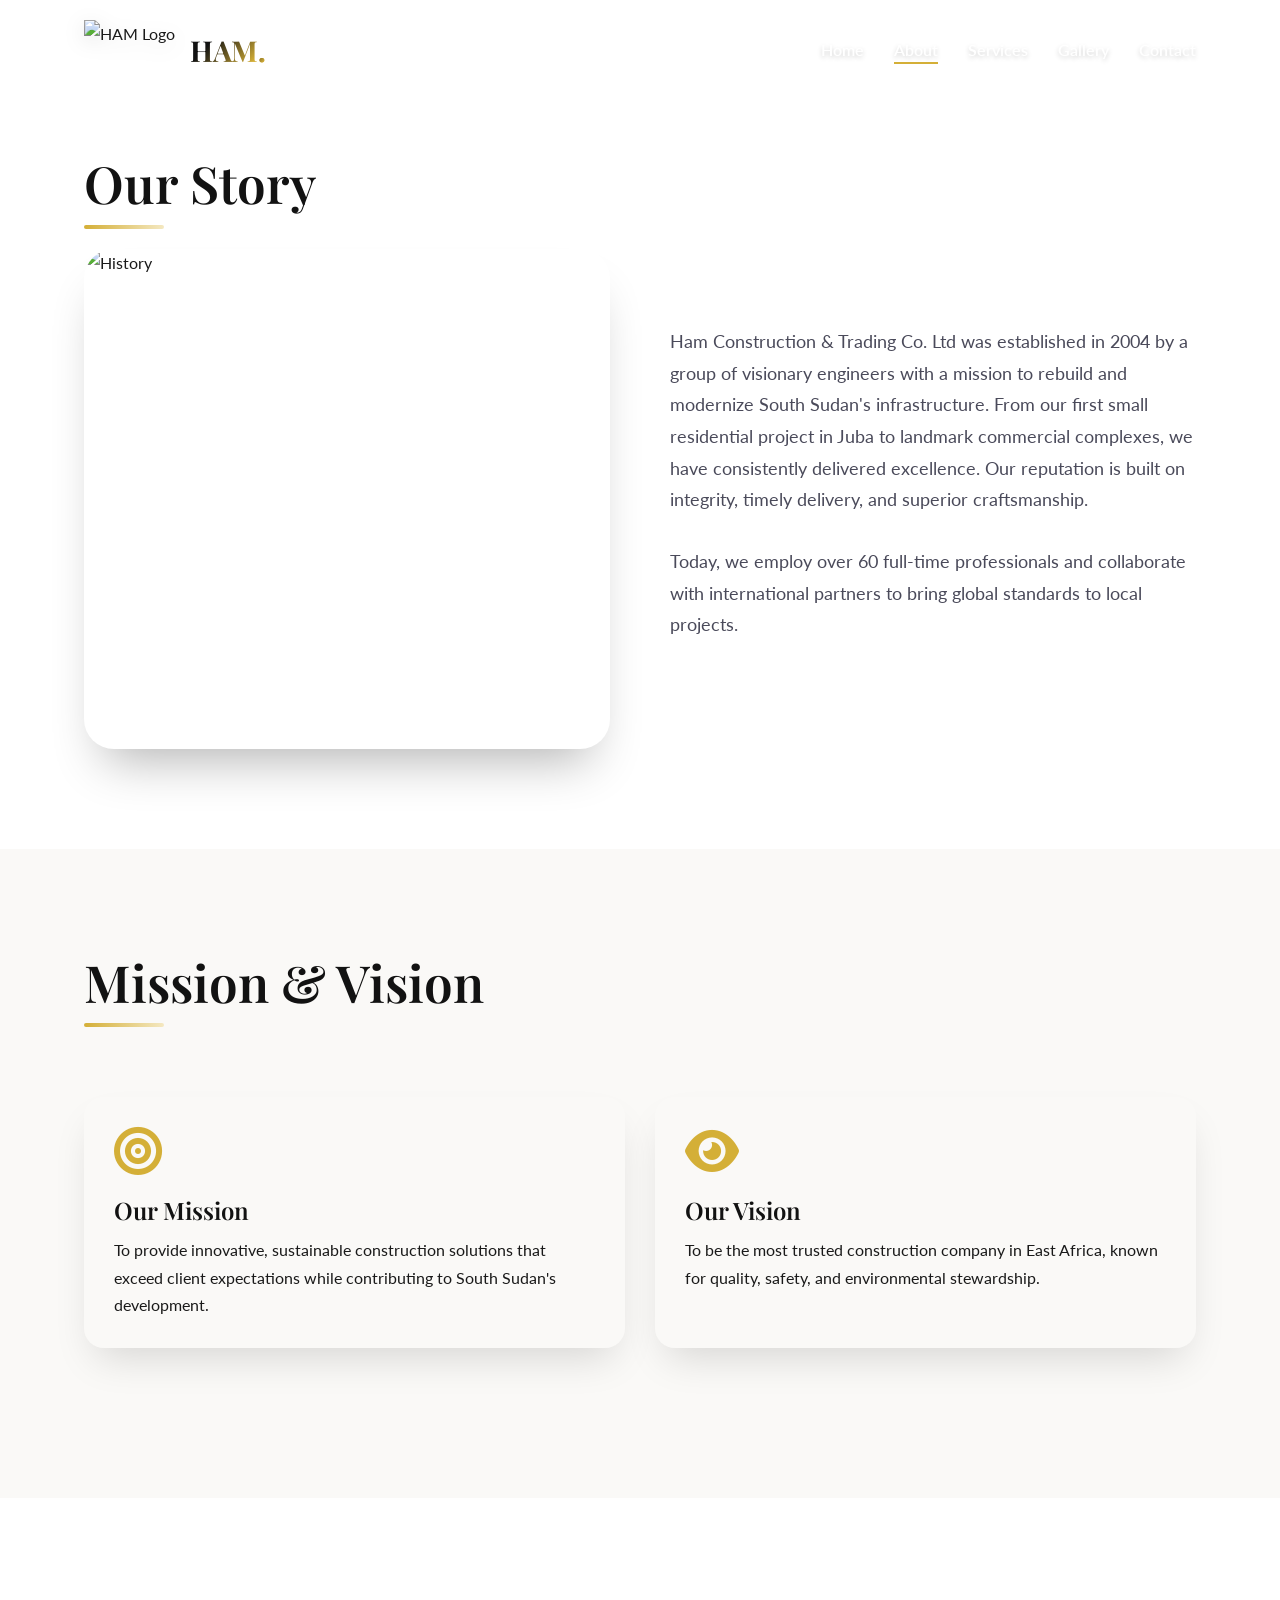
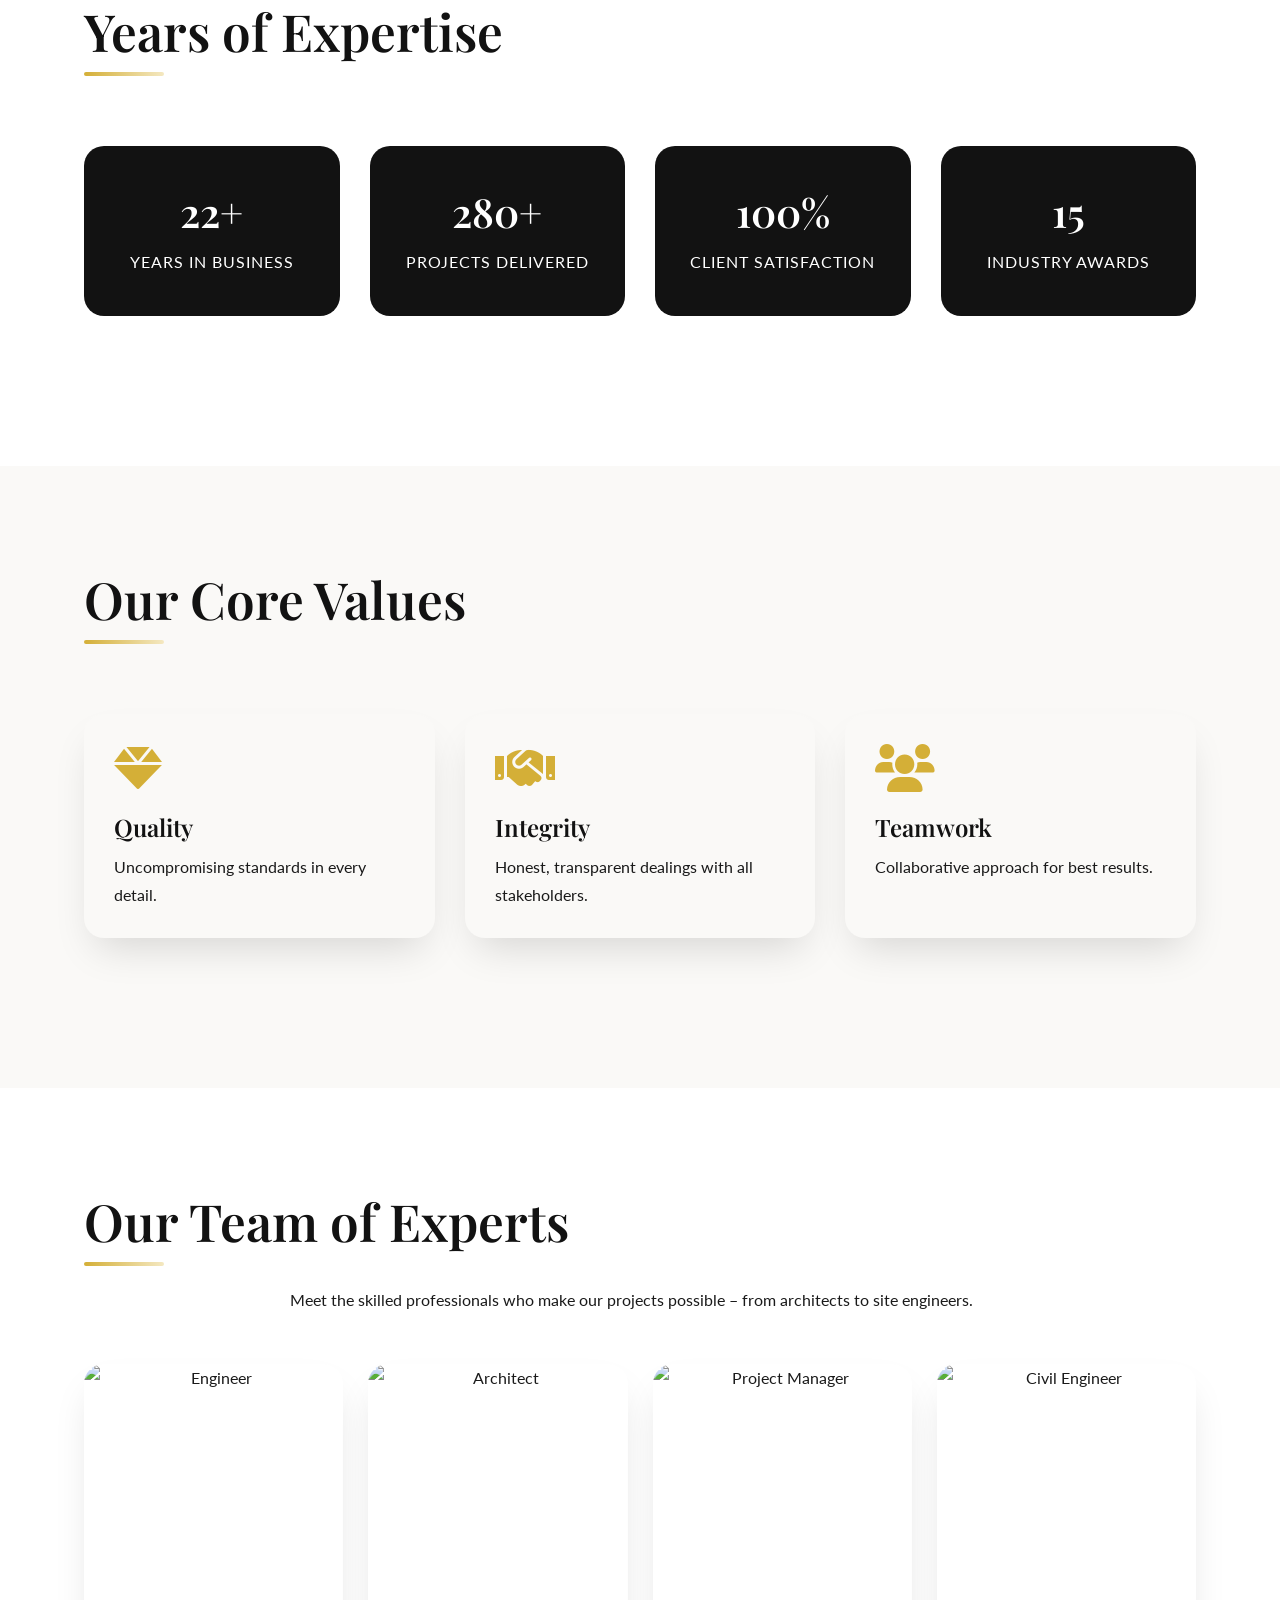
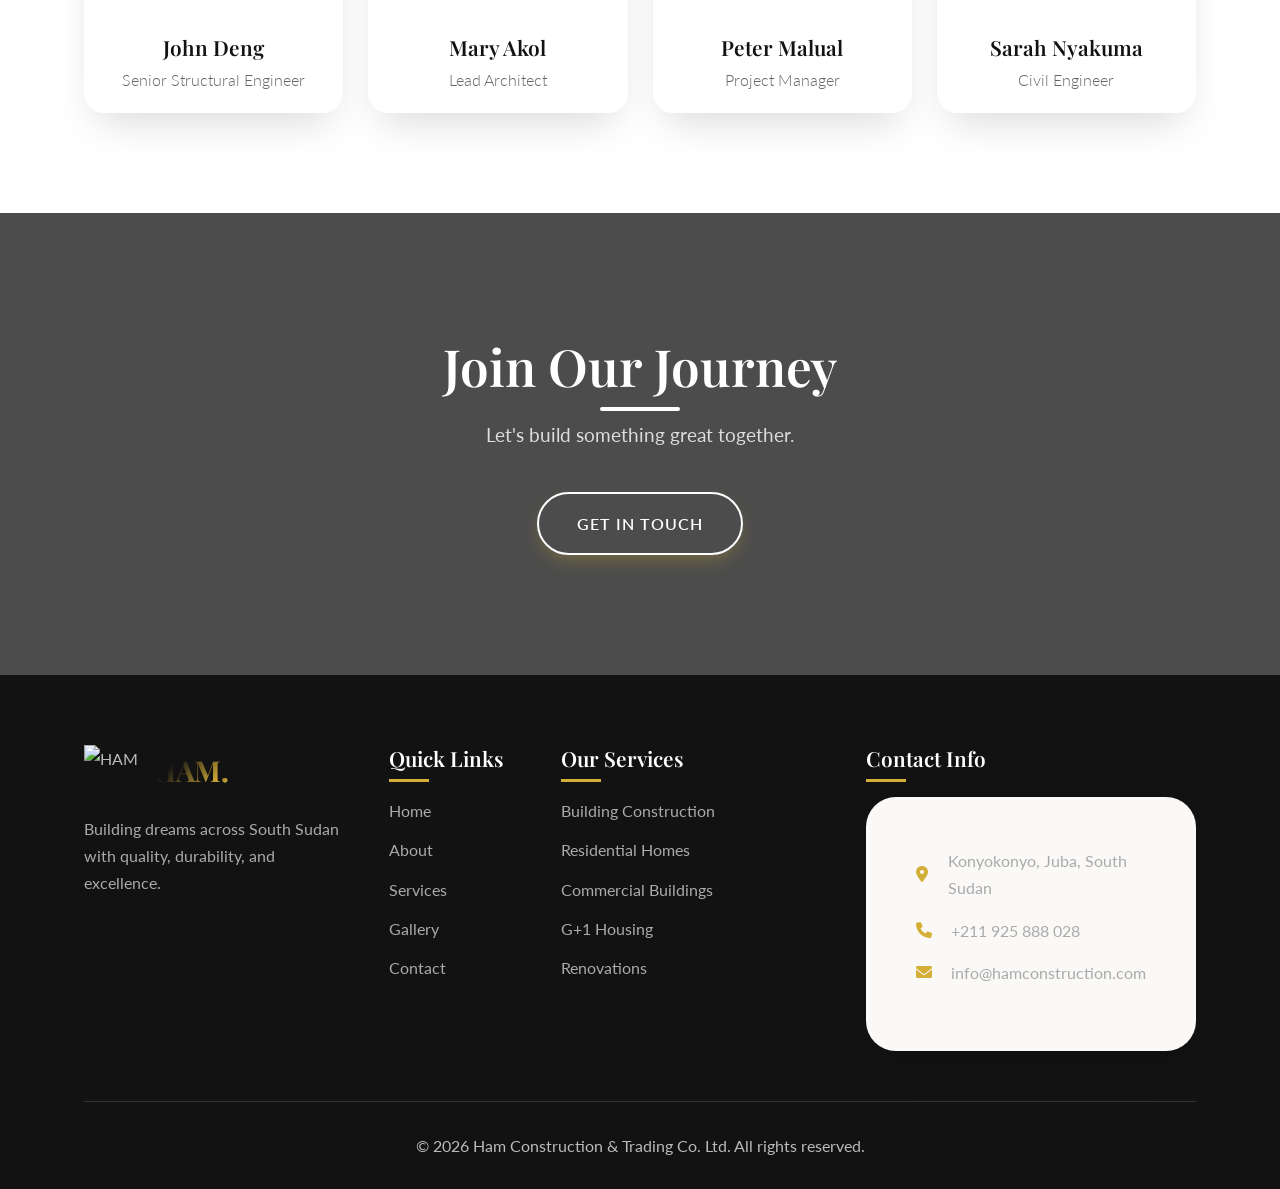
==== about.html @ 679b381e "Update about.html" ====
<!DOCTYPE html>
<html lang="en">
<head>
    <meta charset="UTF-8">
    <meta name="viewport" content="width=device-width, initial-scale=1.0">
    <title>About Us - Ham Construction</title>
    <link rel="preconnect" href="https://fonts.googleapis.com">
    <link rel="preconnect" href="https://fonts.gstatic.com" crossorigin>
    <link href="https://fonts.googleapis.com/css2?family=Playfair+Display:wght@400;500;600;700&family=Lato:wght@300;400;700;900&display=swap" rel="stylesheet">
    <link rel="stylesheet" href="https://cdnjs.cloudflare.com/ajax/libs/font-awesome/6.0.0-beta3/css/all.min.css">
    <link href="https://unpkg.com/aos@2.3.1/dist/aos.css" rel="stylesheet">
    <link rel="stylesheet" href="style.css">
</head>
<body>
    <header id="header">
        <div class="container header-container">
            <div class="logo">
                <img src="https://via.placeholder.com/60x60/d4af37/ffffff?text=HAM" alt="HAM Logo" class="logo-img">
                <span>HAM<span style="color: var(--gold);">.</span></span>
            </div>
            <nav>
                <div class="hamburger"><i class="fas fa-bars"></i></div>
                <ul class="nav-menu">
                    <li><a href="index.html">Home</a></li>
                    <li><a href="about.html" class="active">About</a></li>
                    <li><a href="services.html">Services</a></li>
                    <li><a href="gallery.html">Gallery</a></li>
                    <li><a href="contact.html">Contact</a></li>
                </ul>
            </nav>
        </div>
    </header>

    <section style="padding-top: 150px;">
        <div class="container">
            <h2 class="text-center" data-aos="fade-up">Our Story</h2>
            <div class="about-grid">
                <div class="about-image" data-aos="fade-right">
                    <img src="https://images.unsplash.com/photo-1581094794329-c8112a89af12?w=800&auto=format&fit=crop" alt="History">
                </div>
                <div class="about-content" data-aos="fade-left">
                    <p>Ham Construction & Trading Co. Ltd was established in 2004 by a group of visionary engineers with a mission to rebuild and modernize South Sudan's infrastructure. From our first small residential project in Juba to landmark commercial complexes, we have consistently delivered excellence. Our reputation is built on integrity, timely delivery, and superior craftsmanship.</p>
                    <p>Today, we employ over 60 full-time professionals and collaborate with international partners to bring global standards to local projects.</p>
                </div>
            </div>
        </div>
    </section>

    <section style="background: var(--off-white);">
        <div class="container">
            <h2 class="text-center" data-aos="fade-up">Mission & Vision</h2>
            <div class="core-values" style="grid-template-columns: repeat(2,1fr);">
                <div class="value-item" data-aos="fade-right">
                    <i class="fas fa-bullseye"></i>
                    <h4>Our Mission</h4>
                    <p>To provide innovative, sustainable construction solutions that exceed client expectations while contributing to South Sudan's development.</p>
                </div>
                <div class="value-item" data-aos="fade-left">
                    <i class="fas fa-eye"></i>
                    <h4>Our Vision</h4>
                    <p>To be the most trusted construction company in East Africa, known for quality, safety, and environmental stewardship.</p>
                </div>
            </div>
        </div>
    </section>

    <section>
        <div class="container">
            <h2 class="text-center" data-aos="fade-up">Years of Expertise</h2>
            <div class="expertise-grid">
                <div class="expertise-item"><h3>22+</h3><p>Years in Business</p></div>
                <div class="expertise-item"><h3>280+</h3><p>Projects Delivered</p></div>
                <div class="expertise-item"><h3>100%</h3><p>Client Satisfaction</p></div>
                <div class="expertise-item"><h3>15</h3><p>Industry Awards</p></div>
            </div>
        </div>
    </section>

    <section style="background: var(--off-white);">
        <div class="container">
            <h2 class="text-center" data-aos="fade-up">Our Core Values</h2>
            <div class="core-values">
                <div class="value-item"><i class="fas fa-gem"></i><h4>Quality</h4><p>Uncompromising standards in every detail.</p></div>
                <div class="value-item"><i class="fas fa-handshake"></i><h4>Integrity</h4><p>Honest, transparent dealings with all stakeholders.</p></div>
                <div class="value-item"><i class="fas fa-users"></i><h4>Teamwork</h4><p>Collaborative approach for best results.</p></div>
            </div>
        </div>
    </section>

    <section>
        <div class="container">
            <h2 class="text-center" data-aos="fade-up">Our Team of Experts</h2>
            <p class="text-center" style="max-width: 700px; margin: 0 auto 50px;">Meet the skilled professionals who make our projects possible – from architects to site engineers.</p>
            <div class="team-grid">
                <div class="team-member"><img src="https://randomuser.me/api/portraits/men/32.jpg" alt="Engineer"><h4>John Deng</h4><p>Senior Structural Engineer</p></div>
                <div class="team-member"><img src="https://randomuser.me/api/portraits/women/44.jpg" alt="Architect"><h4>Mary Akol</h4><p>Lead Architect</p></div>
                <div class="team-member"><img src="https://randomuser.me/api/portraits/men/75.jpg" alt="Project Manager"><h4>Peter Malual</h4><p>Project Manager</p></div>
                <div class="team-member"><img src="https://randomuser.me/api/portraits/women/68.jpg" alt="Civil Engineer"><h4>Sarah Nyakuma</h4><p>Civil Engineer</p></div>
            </div>
        </div>
    </section>

    <section class="cta">
        <div class="container">
            <h2>Join Our Journey</h2>
            <p>Let's build something great together.</p>
            <a href="contact.html" class="btn btn-outline-light">Get in Touch</a>
        </div>
    </section>

     <footer>
        <div class="container">
            <div class="footer-grid">
                <div class="footer-col">
                    <div class="logo" style="margin-bottom: 20px;">
                        <img src="https://via.placeholder.com/50x50/d4af37/ffffff?text=HAM" alt="HAM" style="height:50px;">
                        <span style="color: white;">HAM<span style="color: var(--gold);">.</span></span>
                    </div>
                    <p>Building dreams across South Sudan with quality, durability, and excellence.</p>
                </div>
                <div class="footer-col">
                    <h4>Quick Links</h4>
                    <ul class="footer-links">
                        <li><a href="index.html">Home</a></li>
                        <li><a href="about.html">About</a></li>
                        <li><a href="services.html">Services</a></li>
                        <li><a href="gallery.html">Gallery</a></li>
                        <li><a href="contact.html">Contact</a></li>
                    </ul>
                </div>
                <div class="footer-col">
                    <h4>Our Services</h4>
                    <ul class="footer-links">
                        <li><a href="services.html">Building Construction</a></li>
                        <li><a href="services.html">Residential Homes</a></li>
                        <li><a href="services.html">Commercial Buildings</a></li>
                        <li><a href="services.html">G+1 Housing</a></li>
                        <li><a href="services.html">Renovations</a></li>
                    </ul>
                </div>
                <div class="footer-col">
                    <h4>Contact Info</h4>
                    <ul class="contact-info">
                        <li><i class="fas fa-map-marker-alt"></i> Konyokonyo, Juba, South Sudan</li>
                        <li><i class="fas fa-phone"></i> +211 925 888 028</li>
                        <li><i class="fas fa-envelope"></i> info@hamconstruction.com</li>
                    </ul>
                </div>
            </div>
            <div class="footer-bottom">
                <p>&copy; 2026 Ham Construction & Trading Co. Ltd. All rights reserved.</p>
            </div>
        </div>
    </footer>

    <div class="scroll-top" id="scrollTop"><i class="fas fa-arrow-up"></i></div>

    <script src="https://unpkg.com/aos@2.3.1/dist/aos.js"></script>
    <script src="script.js"></script>
</body>
</html>
---- style.css ----
/* ============================================
   1. VARIABLES & RESET
   ============================================ */
:root {
    --charcoal: #1a1a1a;
    --dark-charcoal: #121212;
    --gold: #d4af37;
    --light-gold: #f4e8c1;
    --dark-gold: #b8941f;
    --white: #ffffff;
    --off-white: #faf9f7;
    --beige: #f8f5f0;
    --light-gray: #f0f0f0;
    --medium-gray: #e0e0e0;
    --dark-gray: #333333;
    --shadow-sm: 0 5px 20px rgba(0, 0, 0, 0.05);
    --shadow: 0 20px 40px -12px rgba(0, 0, 0, 0.15);
    --shadow-dark: 0 30px 50px -20px rgba(0, 0, 0, 0.3);
    --shadow-gold: 0 15px 30px -8px rgba(212, 175, 55, 0.2);
    --transition: all 0.4s cubic-bezier(0.4, 0, 0.2, 1);
    --border-radius: 8px;
    --border-radius-lg: 20px;
    --border-radius-xl: 30px;
    --font-serif: 'Playfair Display', serif;
    --font-sans: 'Lato', sans-serif;
}

* {
    margin: 0;
    padding: 0;
    box-sizing: border-box;
}

html {
    scroll-behavior: smooth;
    scroll-padding-top: 100px;
}

body {
    font-family: var(--font-sans);
    color: var(--charcoal);
    background-color: var(--white);
    line-height: 1.7;
    overflow-x: hidden;
    -webkit-font-smoothing: antialiased;
}

h1, h2, h3, h4 {
    font-family: var(--font-serif);
    font-weight: 600;
    line-height: 1.3;
    margin-bottom: 1.5rem;
    color: var(--dark-charcoal);
}

h1 {
    font-size: clamp(2.8rem, 6vw, 4.5rem);
    letter-spacing: -0.02em;
}

h2 {
    font-size: clamp(2.2rem, 5vw, 3.2rem);
    position: relative;
    display: inline-block;
    margin-bottom: 2rem;
}

h2::after {
    content: '';
    position: absolute;
    bottom: -12px;
    left: 0;
    width: 80px;
    height: 4px;
    background: linear-gradient(90deg, var(--gold), var(--light-gold));
    border-radius: 4px;
    transition: var(--transition);
}

.text-center h2::after {
    left: 50%;
    transform: translateX(-50%);
}

.container {
    width: 90%;
    max-width: 1300px;
    margin: 0 auto;
    padding: 0 20px;
}

section {
    padding: 100px 0;
    position: relative;
}

a {
    text-decoration: none;
    color: inherit;
    transition: var(--transition);
}

ul {
    list-style: none;
}

img {
    max-width: 100%;
    height: auto;
    display: block;
}

/* ============================================
   2. BUTTONS
   ============================================ */
.btn {
    display: inline-flex;
    align-items: center;
    justify-content: center;
    gap: 12px;
    padding: 16px 38px;
    background: var(--gold);
    color: var(--white);
    border: none;
    border-radius: 50px;
    font-weight: 600;
    font-size: 1rem;
    cursor: pointer;
    transition: var(--transition);
    position: relative;
    overflow: hidden;
    z-index: 1;
    text-transform: uppercase;
    letter-spacing: 1px;
    box-shadow: 0 8px 20px -6px rgba(212, 175, 55, 0.4);
}

.btn::before {
    content: '';
    position: absolute;
    top: 0;
    left: -100%;
    width: 100%;
    height: 100%;
    background: linear-gradient(90deg, transparent, rgba(255,255,255,0.3), transparent);
    transition: left 0.6s ease;
    z-index: -1;
}

.btn:hover::before {
    left: 100%;
}

.btn:hover {
    transform: translateY(-5px);
    box-shadow: 0 20px 30px -10px var(--gold);
    background: var(--dark-gold);
}

.btn-secondary {
    background: transparent;
    color: var(--charcoal);
    border: 2px solid var(--gold);
    box-shadow: none;
}

.btn-secondary:hover {
    background: var(--gold);
    color: var(--white);
    border-color: var(--gold);
}

.btn-outline-light {
    background: transparent;
    color: var(--white);
    border: 2px solid var(--white);
}

.btn-outline-light:hover {
    background: var(--white);
    color: var(--charcoal);
}

.btn-block {
    width: 100%;
}

/* ============================================
   3. HEADER & NAVIGATION
   ============================================ */
header {
    position: fixed;
    top: 0;
    left: 0;
    width: 100%;
    z-index: 1000;
    padding: 20px 0;
    transition: var(--transition);
    background: transparent;
}

header.scrolled {
    background: rgba(255, 255, 255, 0.85);
    backdrop-filter: blur(12px);
    box-shadow: var(--shadow-sm);
    padding: 10px 0;
}

.header-container {
    display: flex;
    justify-content: space-between;
    align-items: center;
}

.logo {
    display: flex;
    align-items: center;
    gap: 15px;
}

.logo-img {
    height: 60px;
    width: auto;
    transition: var(--transition);
    filter: drop-shadow(0 5px 10px rgba(0,0,0,0.1));
}

header.scrolled .logo-img {
    height: 50px;
}

.logo span {
    font-family: var(--font-serif);
    font-size: 1.8rem;
    font-weight: 700;
    background: linear-gradient(135deg, var(--dark-charcoal) 30%, var(--gold) 80%);
    -webkit-background-clip: text;
    -webkit-text-fill-color: transparent;
}

nav {
    display: flex;
    align-items: center;
}

.nav-menu {
    display: flex;
    gap: 30px;
    align-items: center;
}

.nav-menu li {
    position: relative;
}

.nav-menu a {
    font-weight: 600;
    font-size: 1rem;
    color: var(--white);
    padding: 6px 0;
    text-shadow: 0 2px 5px rgba(0,0,0,0.2);
}

header.scrolled .nav-menu a {
    color: var(--dark-charcoal);
    text-shadow: none;
}

.nav-menu a::after {
    content: '';
    position: absolute;
    bottom: 0;
    left: 0;
    width: 0;
    height: 2px;
    background: var(--gold);
    transition: width 0.3s ease;
}

.nav-menu a:hover::after,
.nav-menu a.active::after {
    width: 100%;
}

.hamburger {
    display: none;
    font-size: 2rem;
    color: var(--white);
    cursor: pointer;
}

header.scrolled .hamburger {
    color: var(--dark-charcoal);
}

/* ============================================
   4. HERO SECTION
   ============================================ */
.hero {
    height: 100vh;
    min-height: 700px;
    background: linear-gradient(rgba(0,0,0,0.6), rgba(0,0,0,0.6)), 
                url('https://images.unsplash.com/photo-1541888946425-d81bb19240f5?q=80&w=2070&auto=format&fit=crop') center/cover no-repeat fixed;
    display: flex;
    align-items: center;
    justify-content: center;
    text-align: center;
    color: var(--white);
}

.hero-content {
    max-width: 900px;
    padding: 0 20px;
}

.hero-content h1 {
    color: var(--white);
    margin-bottom: 25px;
}

.typing-container {
    font-size: 1.8rem;
    margin-bottom: 40px;
    min-height: 4rem;
    font-weight: 300;
    color: var(--light-gold);
}

.hero-buttons {
    display: flex;
    gap: 20px;
    justify-content: center;
    flex-wrap: wrap;
}

/* ============================================
   5. ABOUT SECTION
   ============================================ */
.about-grid {
    display: grid;
    grid-template-columns: 1fr 1fr;
    gap: 60px;
    align-items: center;
}

.about-image {
    position: relative;
    border-radius: var(--border-radius-xl);
    overflow: hidden;
    box-shadow: var(--shadow-dark);
    height: 500px;
}
.about-image img {
    width: 100%;
    height: 100%;
    object-fit: cover;
    transition: transform 1.2s;
}
.about-image:hover img {
    transform: scale(1.05);
}

.about-content p {
    font-size: 1.1rem;
    color: #4a4a5a;
    margin-bottom: 30px;
    line-height: 1.8;
}

/* ============================================
   6. SERVICES SECTION
   ============================================ */
.services-grid {
    display: grid;
    grid-template-columns: repeat(4, 1fr);
    gap: 30px;
}
@media (max-width: 1024px) {
    .services-grid {
        grid-template-columns: repeat(2, 1fr);
    }
}
@media (max-width: 600px) {
    .services-grid {
        grid-template-columns: 1fr;
    }
}

.service-card {
    background: var(--white);
    padding: 40px 25px;
    border-radius: var(--border-radius-xl);
    box-shadow: var(--shadow);
    transition: var(--transition);
    text-align: center;
    border: 1px solid rgba(0,0,0,0.02);
    position: relative;
    z-index: 1;
    overflow: hidden;
}
.service-card::before {
    content: '';
    position: absolute;
    top: 0;
    left: 0;
    width: 100%;
    height: 0%;
    background: linear-gradient(145deg, var(--light-gold) 0%, transparent 80%);
    transition: height 0.6s;
    z-index: -1;
}
.service-card:hover::before {
    height: 100%;
}
.service-card:hover {
    transform: translateY(-15px);
    box-shadow: var(--shadow-gold);
}
.service-icon {
    font-size: 3.5rem;
    color: var(--gold);
    margin-bottom: 25px;
}
.service-card h3 {
    font-size: 1.6rem;
    margin-bottom: 15px;
}
.service-card p {
    color: #5e5e70;
}

/* ============================================
   7. GALLERY SECTION
   ============================================ */
.gallery-grid {
    display: grid;
    grid-template-columns: repeat(3, 1fr);
    gap: 25px;
}
@media (max-width: 768px) {
    .gallery-grid {
        grid-template-columns: repeat(2, 1fr);
    }
}
@media (max-width: 480px) {
    .gallery-grid {
        grid-template-columns: 1fr;
    }
}

.gallery-item {
    border-radius: 25px;
    overflow: hidden;
    box-shadow: var(--shadow);
    cursor: pointer;
    aspect-ratio: 4/3;
    position: relative;
}
.gallery-item img {
    width: 100%;
    height: 100%;
    object-fit: cover;
    transition: transform 0.8s;
}
.gallery-item:hover img {
    transform: scale(1.15);
}
.gallery-item::after {
    content: '';
    position: absolute;
    top: 0;
    left: 0;
    width: 100%;
    height: 100%;
    background: linear-gradient(to top, rgba(212,175,55,0.2), transparent);
    opacity: 0;
    transition: 0.4s;
}
.gallery-item:hover::after {
    opacity: 1;
}

/* ============================================
   8. CTA SECTION
   ============================================ */
.cta {
    background: linear-gradient(rgba(0,0,0,0.7), rgba(0,0,0,0.7)), 
                url('https://images.unsplash.com/photo-1504917595217-d4dc5ebe6122?q=80&w=2070&auto=format&fit=crop') center/cover no-repeat fixed;
    color: var(--white);
    text-align: center;
    padding: 120px 0;
}
.cta h2 {
    color: var(--white);
    margin-bottom: 20px;
}
.cta h2::after {
    background: var(--white);
    left: 50%;
    transform: translateX(-50%);
}
.cta p {
    font-size: 1.2rem;
    max-width: 700px;
    margin: 0 auto 40px;
    color: #ddd;
}

/* ============================================
   9. TEAM / EXPERTISE SECTIONS (for about.html)
   ============================================ */
.expertise-grid {
    display: grid;
    grid-template-columns: repeat(4, 1fr);
    gap: 30px;
    margin: 50px 0;
}
.expertise-item {
    background: var(--dark-charcoal);
    color: var(--white);
    padding: 40px 20px;
    text-align: center;
    border-radius: var(--border-radius-lg);
    transition: var(--transition);
}
.expertise-item:hover {
    transform: translateY(-10px);
    background: var(--gold);
    color: var(--dark-charcoal);
}
.expertise-item h3 {
    font-size: 2.5rem;
    margin-bottom: 10px;
    color: inherit;
}
.expertise-item p {
    font-size: 1rem;
    text-transform: uppercase;
    letter-spacing: 1px;
}

.core-values {
    display: grid;
    grid-template-columns: repeat(3, 1fr);
    gap: 30px;
    margin: 50px 0;
}
.value-item {
    background: var(--off-white);
    padding: 30px;
    border-radius: var(--border-radius-lg);
    box-shadow: var(--shadow);
    transition: var(--transition);
}
.value-item:hover {
    transform: translateY(-5px);
    box-shadow: var(--shadow-gold);
}
.value-item i {
    font-size: 3rem;
    color: var(--gold);
    margin-bottom: 20px;
}
.value-item h4 {
    font-size: 1.5rem;
    margin-bottom: 10px;
}

.team-grid {
    display: grid;
    grid-template-columns: repeat(4, 1fr);
    gap: 25px;
    margin-top: 40px;
}
.team-member {
    background: var(--white);
    border-radius: var(--border-radius-lg);
    overflow: hidden;
    box-shadow: var(--shadow);
    transition: var(--transition);
    text-align: center;
}
.team-member:hover {
    transform: translateY(-10px);
    box-shadow: var(--shadow-gold);
}
.team-member img {
    width: 100%;
    height: 250px;
    object-fit: cover;
}
.team-member h4 {
    font-size: 1.3rem;
    margin: 20px 0 5px;
}
.team-member p {
    color: #666;
    margin-bottom: 20px;
    font-weight: 300;
}

/* ============================================
   10. CONTACT PAGE
   ============================================ */
.contact-grid {
    display: grid;
    grid-template-columns: 1fr 1fr;
    gap: 50px;
}
.contact-info {
    background: var(--off-white);
    padding: 50px;
    border-radius: var(--border-radius-xl);
    box-shadow: var(--shadow);
}
.info-item {
    display: flex;
    gap: 20px;
    margin-bottom: 35px;
    align-items: center;
}
.info-icon {
    width: 60px;
    height: 60px;
    background: var(--gold);
    border-radius: 50%;
    display: flex;
    align-items: center;
    justify-content: center;
    font-size: 1.6rem;
    color: var(--white);
}
.info-text h4 {
    font-size: 1.4rem;
    margin-bottom: 5px;
}
.info-text p {
    color: #4a4a5a;
    font-size: 1.1rem;
}

.contact-form {
    background: var(--white);
    padding: 50px;
    border-radius: var(--border-radius-xl);
    box-shadow: var(--shadow);
}
.form-group {
    margin-bottom: 25px;
}
.form-group input,
.form-group textarea {
    width: 100%;
    padding: 18px 22px;
    border: 1px solid var(--medium-gray);
    border-radius: 50px;
    font-size: 1rem;
    font-family: var(--font-sans);
    transition: var(--transition);
    background: var(--light-gray);
}
.form-group textarea {
    border-radius: 30px;
    resize: vertical;
}
.form-group input:focus,
.form-group textarea:focus {
    outline: none;
    border-color: var(--gold);
    box-shadow: 0 0 0 4px rgba(212,175,55,0.1);
    background: var(--white);
}

/* ============================================
   11. FOOTER
   ============================================ */
footer {
    background: var(--dark-charcoal);
    color: #bbb;
    padding: 70px 0 30px;
}

.footer-grid {
    display: grid;
    grid-template-columns: 2fr 1fr 2fr 2fr;
    gap: 40px;
    margin-bottom: 50px;
}
@media (max-width: 1024px) {
    .footer-grid {
        grid-template-columns: 1fr 1fr;
    }
}
@media (max-width: 600px) {
    .footer-grid {
        grid-template-columns: 1fr;
    }
}

.footer-col p {
    margin: 20px 0;
    color: #aaa;
}

.footer-col h4 {
    color: var(--white);
    font-size: 1.3rem;
    margin-bottom: 25px;
    position: relative;
}

.footer-col h4::after {
    content: '';
    position: absolute;
    bottom: -10px;
    left: 0;
    width: 40px;
    height: 3px;
    background: var(--gold);
}

.footer-links li {
    margin-bottom: 12px;
}

.footer-links a {
    color: #aaa;
    transition: var(--transition);
}

.footer-links a:hover {
    color: var(--gold);
    padding-left: 8px;
}

.contact-info li {
    display: flex;
    align-items: center;
    gap: 15px;
    margin-bottom: 15px;
    color: #aaa;
}

.contact-info i {
    color: var(--gold);
    width: 20px;
}

.footer-bottom {
    text-align: center;
    padding-top: 30px;
    border-top: 1px solid #333;
}

/* ============================================
   12. SCROLL TO TOP
   ============================================ */
.scroll-top {
    position: fixed;
    bottom: 40px;
    right: 40px;
    width: 55px;
    height: 55px;
    background: var(--gold);
    border-radius: 50%;
    display: flex;
    align-items: center;
    justify-content: center;
    color: var(--white);
    font-size: 1.8rem;
    cursor: pointer;
    box-shadow: 0 10px 30px rgba(0,0,0,0.2);
    opacity: 0;
    visibility: hidden;
    transition: var(--transition);
    border: none;
    z-index: 99;
}
.scroll-top.show {
    opacity: 1;
    visibility: visible;
}
.scroll-top:hover {
    background: var(--white);
    color: var(--gold);
    transform: scale(1.1);
}

/* ============================================
   13. RESPONSIVE MENU
   ============================================ */
@media (max-width: 992px) {
    .hamburger {
        display: block;
    }
    .nav-menu {
        position: fixed;
        top: 80px;
        left: -100%;
        width: 100%;
        height: calc(100vh - 80px);
        background: rgba(255,255,255,0.95);
        backdrop-filter: blur(10px);
        flex-direction: column;
        justify-content: center;
        gap: 40px;
        transition: left 0.3s;
        z-index: 999;
    }
    .nav-menu.active {
        left: 0;
    }
    .nav-menu a {
        color: var(--dark-charcoal) !important;
        text-shadow: none;
        font-size: 1.4rem;
    }
}
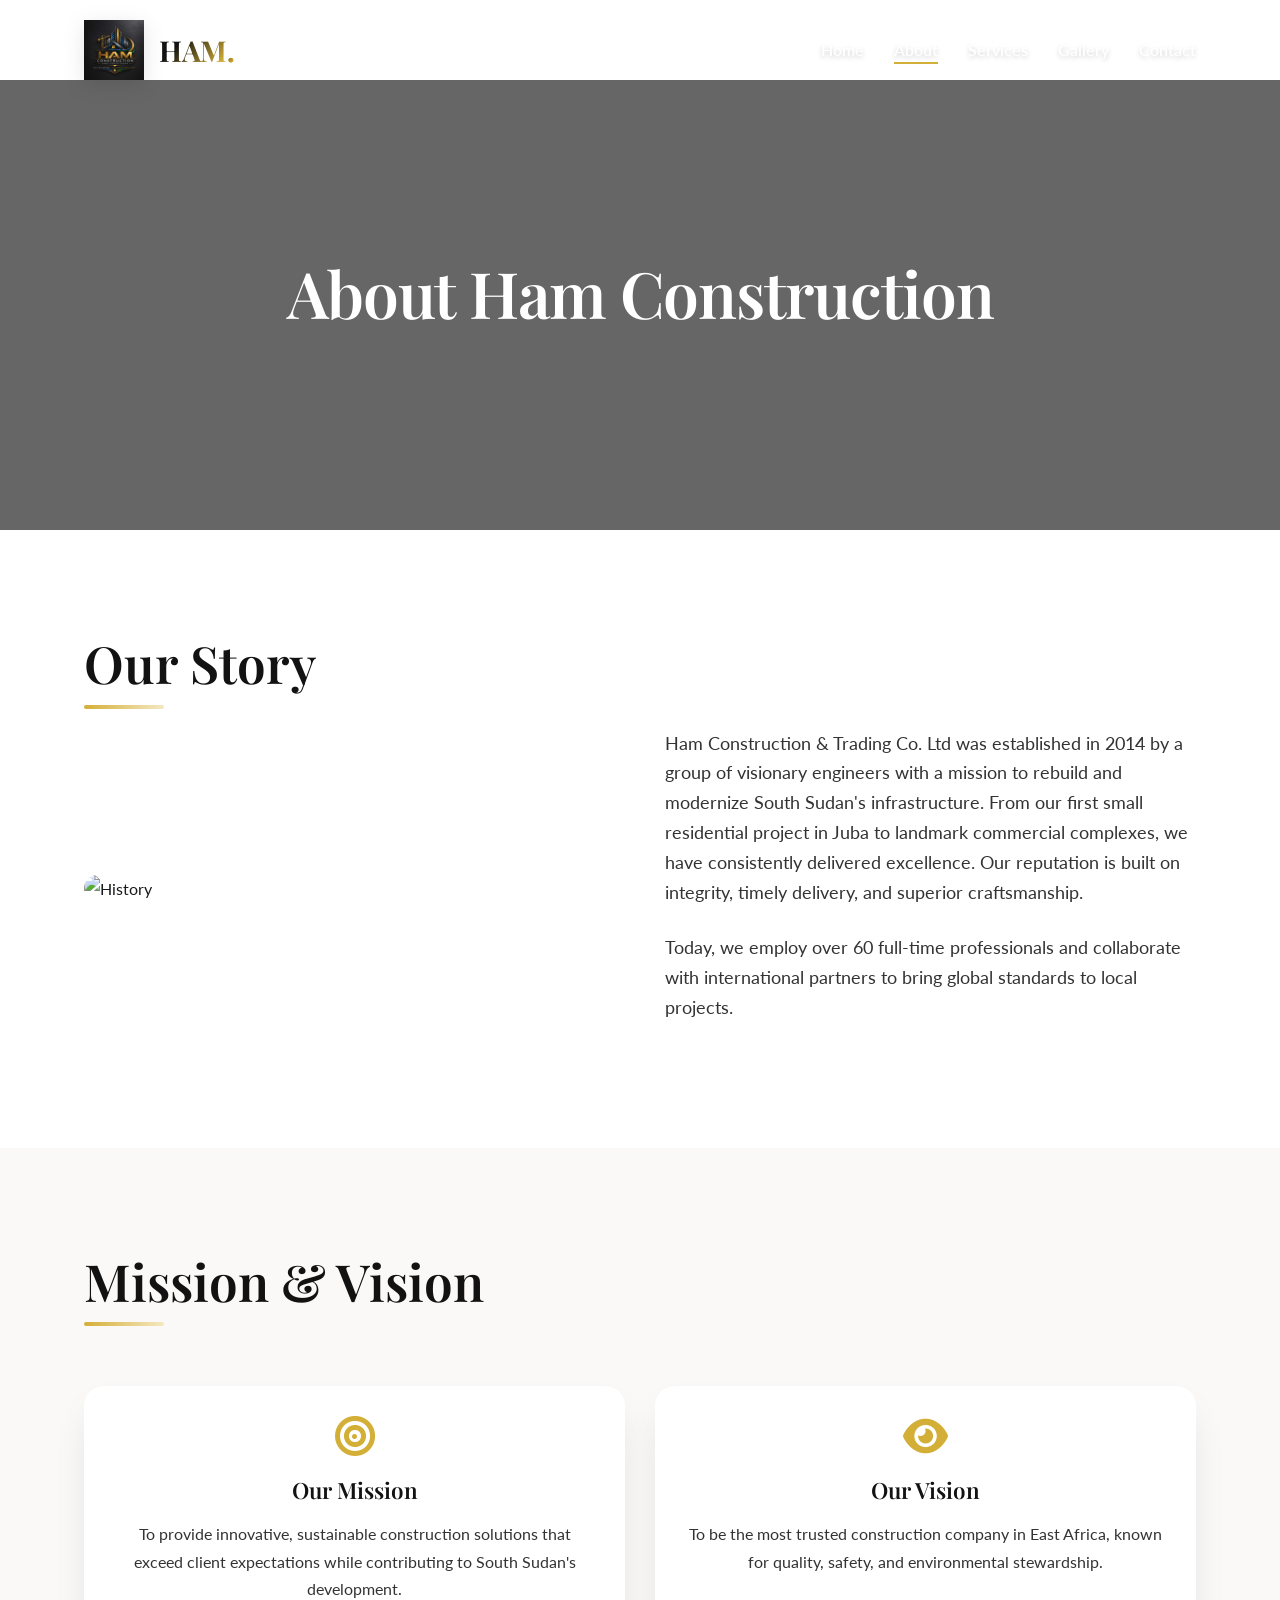
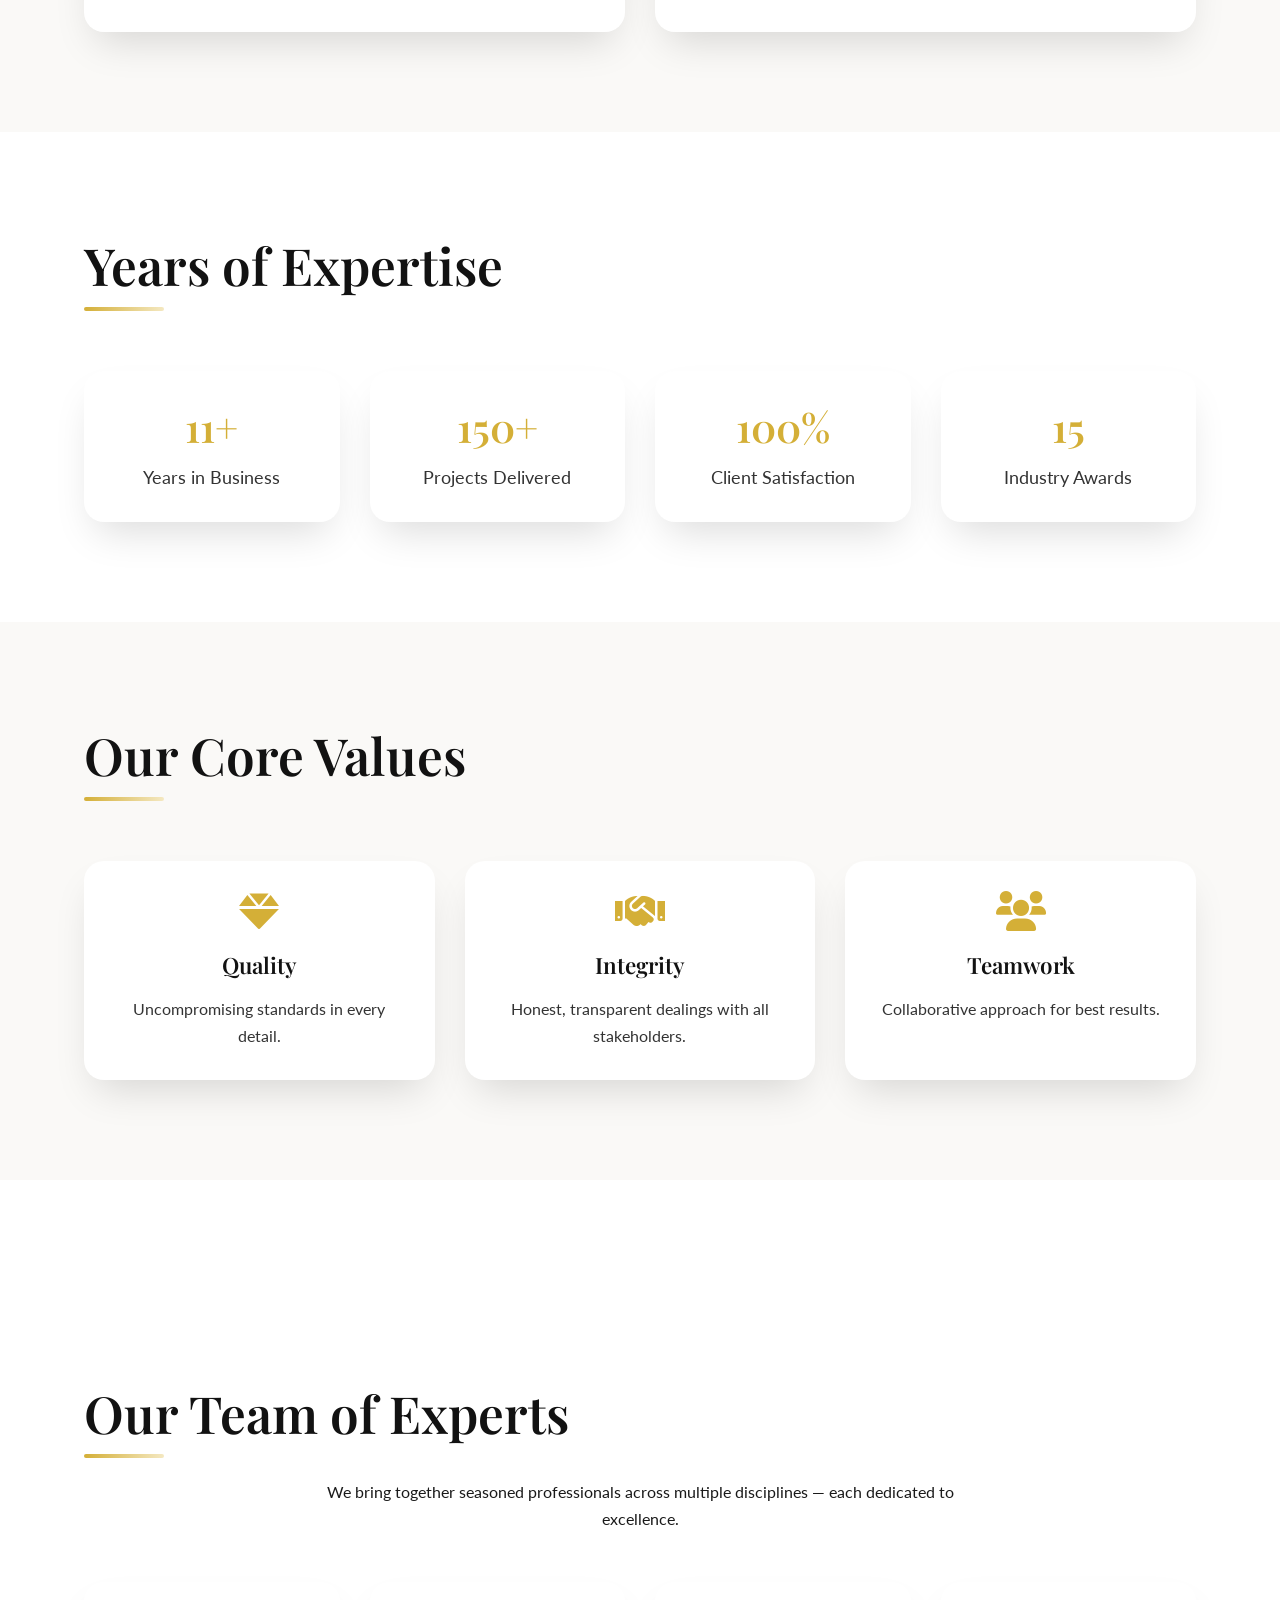
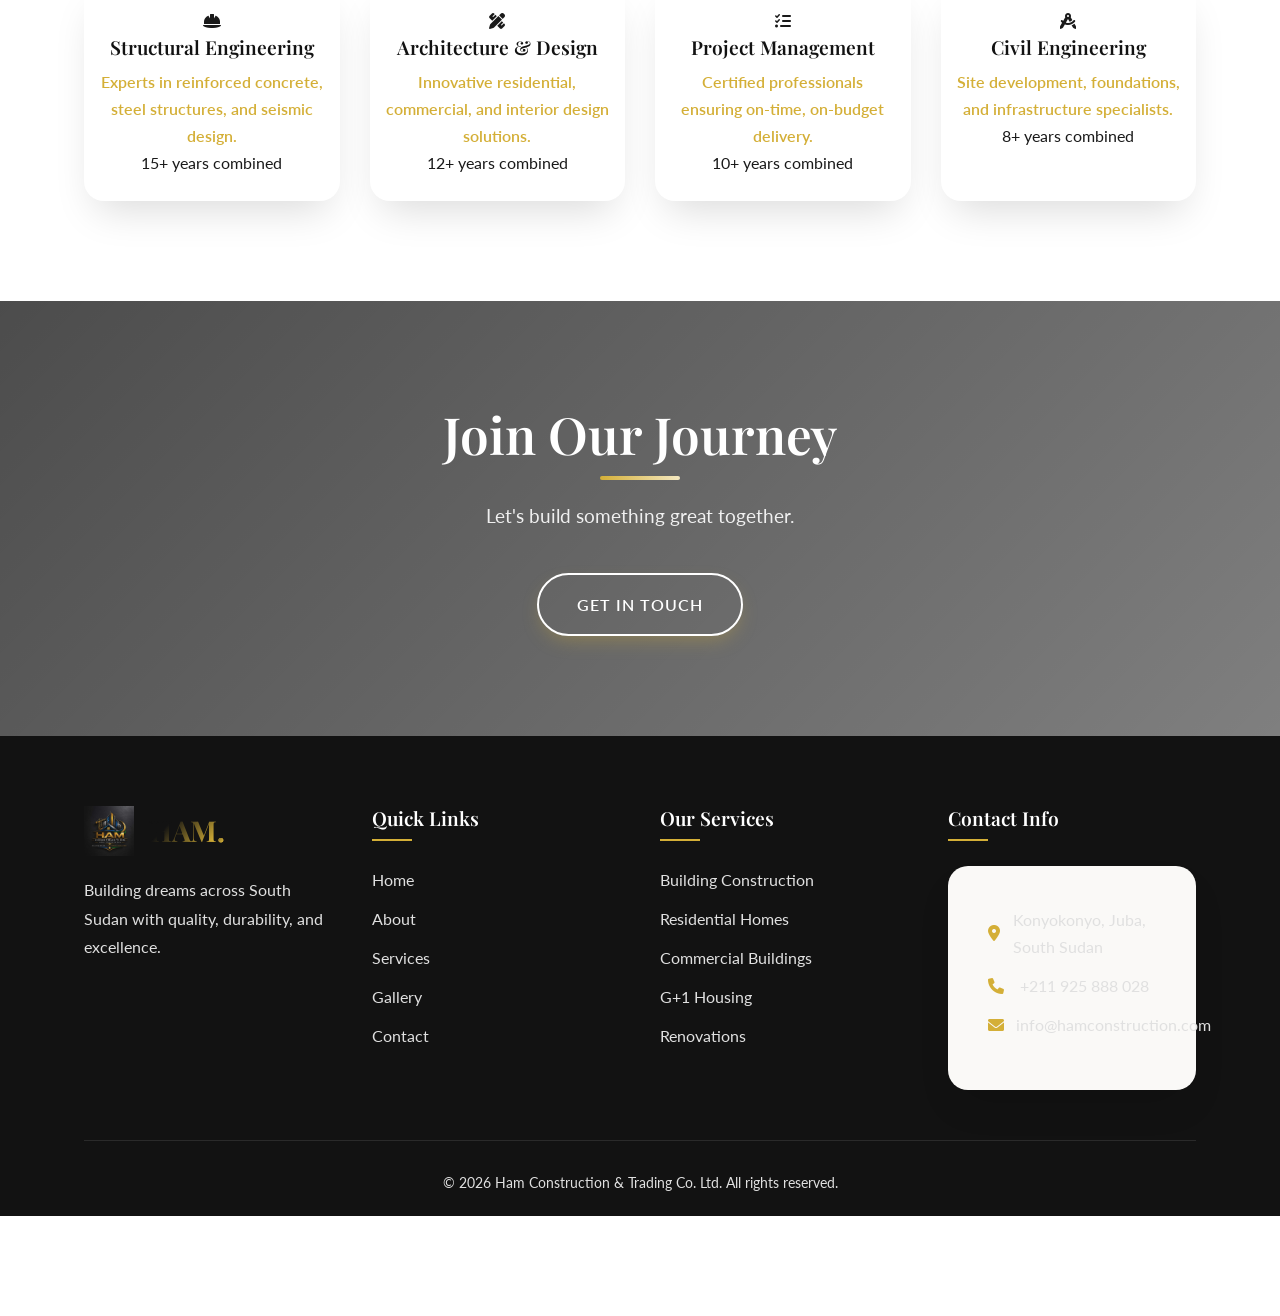
==== commit 83f67913: "Update about.html" ====
--- a/about.html
+++ b/about.html
@@ -10,12 +10,34 @@
     <link rel="stylesheet" href="https://cdnjs.cloudflare.com/ajax/libs/font-awesome/6.0.0-beta3/css/all.min.css">
     <link href="https://unpkg.com/aos@2.3.1/dist/aos.css" rel="stylesheet">
     <link rel="stylesheet" href="style.css">
+    <style>
+        /* Page-specific hero */
+        .page-hero {
+            height: 50vh;
+            min-height: 400px;
+            background: linear-gradient(rgba(0,0,0,0.6), rgba(0,0,0,0.6)), 
+                        url('https://images.unsplash.com/photo-1581094794329-c8112a89af12?q=80&w=2070&auto=format&fit=crop') center/cover no-repeat fixed;
+            display: flex;
+            align-items: center;
+            justify-content: center;
+            text-align: center;
+            color: var(--white);
+            margin-top: 80px;
+        }
+        .page-hero h1 {
+            color: var(--white);
+            font-size: 4rem;
+        }
+        @media (max-width: 768px) {
+            .page-hero h1 { font-size: 3rem; }
+        }
+    </style>
 </head>
 <body>
     <header id="header">
         <div class="container header-container">
             <div class="logo">
-                <img src="https://via.placeholder.com/60x60/d4af37/ffffff?text=HAM" alt="HAM Logo" class="logo-img">
+                <img src="assets/hamlogo.jpg" alt="HAM Logo" class="logo-img">
                 <span>HAM<span style="color: var(--gold);">.</span></span>
             </div>
             <nav>
@@ -31,15 +53,19 @@
         </div>
     </header>
 
-    <section style="padding-top: 150px;">
+    <div class="page-hero">
+        <h1 data-aos="fade-up">About Ham Construction</h1>
+    </div>
+
+    <section>
         <div class="container">
             <h2 class="text-center" data-aos="fade-up">Our Story</h2>
             <div class="about-grid">
                 <div class="about-image" data-aos="fade-right">
-                    <img src="https://images.unsplash.com/photo-1581094794329-c8112a89af12?w=800&auto=format&fit=crop" alt="History">
+                    <img src="assets/homes.jpg" alt="History">
                 </div>
                 <div class="about-content" data-aos="fade-left">
-                    <p>Ham Construction & Trading Co. Ltd was established in 2004 by a group of visionary engineers with a mission to rebuild and modernize South Sudan's infrastructure. From our first small residential project in Juba to landmark commercial complexes, we have consistently delivered excellence. Our reputation is built on integrity, timely delivery, and superior craftsmanship.</p>
+                    <p>Ham Construction & Trading Co. Ltd was established in 2014 by a group of visionary engineers with a mission to rebuild and modernize South Sudan's infrastructure. From our first small residential project in Juba to landmark commercial complexes, we have consistently delivered excellence. Our reputation is built on integrity, timely delivery, and superior craftsmanship.</p>
                     <p>Today, we employ over 60 full-time professionals and collaborate with international partners to bring global standards to local projects.</p>
                 </div>
             </div>
@@ -68,8 +94,8 @@
         <div class="container">
             <h2 class="text-center" data-aos="fade-up">Years of Expertise</h2>
             <div class="expertise-grid">
-                <div class="expertise-item"><h3>22+</h3><p>Years in Business</p></div>
-                <div class="expertise-item"><h3>280+</h3><p>Projects Delivered</p></div>
+                <div class="expertise-item"><h3>11+</h3><p>Years in Business</p></div>
+                <div class="expertise-item"><h3>150+</h3><p>Projects Delivered</p></div>
                 <div class="expertise-item"><h3>100%</h3><p>Client Satisfaction</p></div>
                 <div class="expertise-item"><h3>15</h3><p>Industry Awards</p></div>
             </div>
@@ -88,17 +114,52 @@
     </section>
 
     <section>
-        <div class="container">
-            <h2 class="text-center" data-aos="fade-up">Our Team of Experts</h2>
-            <p class="text-center" style="max-width: 700px; margin: 0 auto 50px;">Meet the skilled professionals who make our projects possible – from architects to site engineers.</p>
-            <div class="team-grid">
-                <div class="team-member"><img src="https://randomuser.me/api/portraits/men/32.jpg" alt="Engineer"><h4>John Deng</h4><p>Senior Structural Engineer</p></div>
-                <div class="team-member"><img src="https://randomuser.me/api/portraits/women/44.jpg" alt="Architect"><h4>Mary Akol</h4><p>Lead Architect</p></div>
-                <div class="team-member"><img src="https://randomuser.me/api/portraits/men/75.jpg" alt="Project Manager"><h4>Peter Malual</h4><p>Project Manager</p></div>
-                <div class="team-member"><img src="https://randomuser.me/api/portraits/women/68.jpg" alt="Civil Engineer"><h4>Sarah Nyakuma</h4><p>Civil Engineer</p></div>
-            </div>
-        </div>
-    </section>
+        <section>
+    <div class="container">
+        <h2 class="text-center" data-aos="fade-up">Our Team of Experts</h2>
+        <p class="text-center" style="max-width: 700px; margin: 0 auto 50px;">
+            We bring together seasoned professionals across multiple disciplines — each dedicated to excellence.
+        </p>
+        <div class="team-grid">
+            <!-- Structural Engineering Team -->
+            <div class="team-member" data-aos="fade-up">
+                <div class="team-icon">
+                    <i class="fas fa-hard-hat"></i>
+                </div>
+                <h4>Structural Engineering</h4>
+                <p>Experts in reinforced concrete, steel structures, and seismic design.</p>
+                <span class="expert-tag">15+ years combined</span>
+            </div>
+            <!-- Architecture & Design Team -->
+            <div class="team-member" data-aos="fade-up" data-aos-delay="50">
+                <div class="team-icon">
+                    <i class="fas fa-pencil-ruler"></i>
+                </div>
+                <h4>Architecture & Design</h4>
+                <p>Innovative residential, commercial, and interior design solutions.</p>
+                <span class="expert-tag">12+ years combined</span>
+            </div>
+            <!-- Project Management Team -->
+            <div class="team-member" data-aos="fade-up" data-aos-delay="100">
+                <div class="team-icon">
+                    <i class="fas fa-tasks"></i>
+                </div>
+                <h4>Project Management</h4>
+                <p>Certified professionals ensuring on-time, on-budget delivery.</p>
+                <span class="expert-tag">10+ years combined</span>
+            </div>
+            <!-- Civil Engineering Team -->
+            <div class="team-member" data-aos="fade-up" data-aos-delay="150">
+                <div class="team-icon">
+                    <i class="fas fa-drafting-compass"></i>
+                </div>
+                <h4>Civil Engineering</h4>
+                <p>Site development, foundations, and infrastructure specialists.</p>
+                <span class="expert-tag">8+ years combined</span>
+            </div>
+        </div>
+    </div>
+</section>
 
     <section class="cta">
         <div class="container">
@@ -108,12 +169,12 @@
         </div>
     </section>
 
-     <footer>
+    <footer>
         <div class="container">
             <div class="footer-grid">
                 <div class="footer-col">
                     <div class="logo" style="margin-bottom: 20px;">
-                        <img src="https://via.placeholder.com/50x50/d4af37/ffffff?text=HAM" alt="HAM" style="height:50px;">
+                        <img src="assets/hamlogo.jpg" alt="HAM" style="height:50px;">
                         <span style="color: white;">HAM<span style="color: var(--gold);">.</span></span>
                     </div>
                     <p>Building dreams across South Sudan with quality, durability, and excellence.</p>
--- a/style.css
+++ b/style.css
@@ -200,7 +200,7 @@
 }
 
 header.scrolled {
-    background: rgba(255, 255, 255, 0.85);
+    background: rgba(255, 255, 255, 0.95);
     backdrop-filter: blur(12px);
     box-shadow: var(--shadow-sm);
     padding: 10px 0;
@@ -293,8 +293,46 @@
     color: var(--dark-charcoal);
 }
 
-/* ============================================
-   4. HERO SECTION
+/* Mobile Menu */
+@media (max-width: 768px) {
+    .hamburger {
+        display: block;
+        z-index: 1001;
+    }
+
+    .nav-menu {
+        position: fixed;
+        top: 0;
+        right: -100%;
+        width: 280px;
+        height: 100vh;
+        background: var(--white);
+        flex-direction: column;
+        justify-content: center;
+        align-items: center;
+        gap: 40px;
+        transition: 0.4s ease;
+        box-shadow: -5px 0 30px rgba(0,0,0,0.1);
+        z-index: 1000;
+    }
+
+    .nav-menu.active {
+        right: 0;
+    }
+
+    .nav-menu a {
+        color: var(--dark-charcoal) !important;
+        text-shadow: none;
+        font-size: 1.2rem;
+    }
+
+    .nav-menu a::after {
+        background: var(--gold);
+    }
+}
+
+/* ============================================
+   4. HERO SECTION (INDEX)
    ============================================ */
 .hero {
     height: 100vh;
@@ -334,341 +372,474 @@
 }
 
 /* ============================================
-   5. ABOUT SECTION
+   5. PAGE HERO (INNER PAGES)
+   ============================================ */
+.page-hero {
+    height: 50vh;
+    min-height: 400px;
+    background: linear-gradient(rgba(0,0,0,0.6), rgba(0,0,0,0.6)) center/cover no-repeat fixed;
+    display: flex;
+    align-items: center;
+    justify-content: center;
+    text-align: center;
+    color: var(--white);
+    margin-top: 80px; /* because header is fixed */
+}
+
+.page-hero h1 {
+    color: var(--white);
+    font-size: clamp(2.5rem, 8vw, 4rem);
+}
+
+/* ============================================
+   6. ABOUT SECTION (HOME & ABOUT PAGE)
    ============================================ */
 .about-grid {
     display: grid;
     grid-template-columns: 1fr 1fr;
-    gap: 60px;
-    align-items: center;
-}
-
-.about-image {
-    position: relative;
-    border-radius: var(--border-radius-xl);
-    overflow: hidden;
+    gap: 50px;
+    align-items: center;
+}
+
+.about-image img {
+    border-radius: var(--border-radius-lg);
     box-shadow: var(--shadow-dark);
-    height: 500px;
-}
-.about-image img {
     width: 100%;
-    height: 100%;
-    object-fit: cover;
-    transition: transform 1.2s;
-}
-.about-image:hover img {
-    transform: scale(1.05);
+    height: auto;
+    transition: var(--transition);
+}
+
+.about-image img:hover {
+    transform: scale(1.02);
 }
 
 .about-content p {
+    margin-bottom: 25px;
     font-size: 1.1rem;
-    color: #4a4a5a;
-    margin-bottom: 30px;
-    line-height: 1.8;
-}
-
-/* ============================================
-   6. SERVICES SECTION
-   ============================================ */
-.services-grid {
+    color: var(--dark-gray);
+}
+
+/* Expertise Grid (About page) */
+.expertise-grid {
     display: grid;
     grid-template-columns: repeat(4, 1fr);
     gap: 30px;
-}
-@media (max-width: 1024px) {
-    .services-grid {
-        grid-template-columns: repeat(2, 1fr);
-    }
-}
-@media (max-width: 600px) {
-    .services-grid {
-        grid-template-columns: 1fr;
-    }
+    text-align: center;
+    margin-top: 40px;
+}
+
+.expertise-item {
+    background: var(--white);
+    padding: 30px 20px;
+    border-radius: var(--border-radius-lg);
+    box-shadow: var(--shadow);
+    transition: var(--transition);
+}
+
+.expertise-item:hover {
+    transform: translateY(-10px);
+    box-shadow: var(--shadow-gold);
+}
+
+.expertise-item h3 {
+    font-size: 2.5rem;
+    color: var(--gold);
+    margin-bottom: 10px;
+}
+
+.expertise-item p {
+    font-size: 1.1rem;
+    color: var(--dark-gray);
+}
+
+/* Core Values */
+.core-values {
+    display: grid;
+    grid-template-columns: repeat(auto-fit, minmax(280px, 1fr));
+    gap: 30px;
+    margin-top: 40px;
+}
+
+.value-item {
+    text-align: center;
+    padding: 30px;
+    background: var(--white);
+    border-radius: var(--border-radius-lg);
+    box-shadow: var(--shadow);
+    transition: var(--transition);
+}
+
+.value-item:hover {
+    transform: translateY(-8px);
+    box-shadow: var(--shadow-gold);
+}
+
+.value-item i {
+    font-size: 2.5rem;
+    color: var(--gold);
+    margin-bottom: 20px;
+}
+
+.value-item h4 {
+    margin-bottom: 15px;
+    font-size: 1.4rem;
+}
+
+.value-item p {
+    color: var(--dark-gray);
+}
+
+/* Team Grid */
+.team-grid {
+    display: grid;
+    grid-template-columns: repeat(auto-fit, minmax(220px, 1fr));
+    gap: 30px;
+    margin-top: 40px;
+}
+
+.team-member {
+    text-align: center;
+    background: var(--white);
+    padding: 25px 15px;
+    border-radius: var(--border-radius-lg);
+    box-shadow: var(--shadow);
+    transition: var(--transition);
+}
+
+.team-member:hover {
+    transform: translateY(-8px);
+    box-shadow: var(--shadow-gold);
+}
+
+.team-member img {
+    width: 150px;
+    height: 150px;
+    border-radius: 50%;
+    object-fit: cover;
+    margin: 0 auto 20px;
+    border: 4px solid var(--light-gold);
+}
+
+.team-member h4 {
+    margin-bottom: 8px;
+    font-size: 1.2rem;
+}
+
+.team-member p {
+    color: var(--gold);
+    font-weight: 600;
+}
+
+/* ============================================
+   7. SERVICES SECTION (HOME & SERVICES PAGE)
+   ============================================ */
+.services-grid {
+    display: grid;
+    grid-template-columns: repeat(auto-fit, minmax(250px, 1fr));
+    gap: 30px;
+    margin-top: 40px;
 }
 
 .service-card {
     background: var(--white);
     padding: 40px 25px;
+    border-radius: var(--border-radius-lg);
+    text-align: center;
+    box-shadow: var(--shadow);
+    transition: var(--transition);
+    border: 1px solid rgba(0,0,0,0.02);
+}
+
+.service-card:hover {
+    transform: translateY(-10px);
+    box-shadow: var(--shadow-gold);
+}
+
+.service-icon {
+    font-size: 3rem;
+    color: var(--gold);
+    margin-bottom: 25px;
+}
+
+.service-card h3 {
+    margin-bottom: 15px;
+    font-size: 1.5rem;
+}
+
+.service-card p {
+    color: var(--dark-gray);
+}
+
+/* Detailed service cards (Services page) */
+.service-detailed-card {
+    background: var(--white);
+    padding: 40px;
     border-radius: var(--border-radius-xl);
     box-shadow: var(--shadow);
     transition: var(--transition);
-    text-align: center;
     border: 1px solid rgba(0,0,0,0.02);
-    position: relative;
-    z-index: 1;
-    overflow: hidden;
-}
-.service-card::before {
-    content: '';
-    position: absolute;
-    top: 0;
-    left: 0;
-    width: 100%;
-    height: 0%;
-    background: linear-gradient(145deg, var(--light-gold) 0%, transparent 80%);
-    transition: height 0.6s;
-    z-index: -1;
-}
-.service-card:hover::before {
-    height: 100%;
-}
-.service-card:hover {
-    transform: translateY(-15px);
+}
+
+.service-detailed-card:hover {
+    transform: translateY(-10px);
     box-shadow: var(--shadow-gold);
 }
-.service-icon {
-    font-size: 3.5rem;
+
+.service-detailed-card h3 {
+    font-size: 2rem;
     color: var(--gold);
+    margin-bottom: 20px;
+}
+
+.service-detailed-card p {
+    color: var(--dark-gray);
     margin-bottom: 25px;
 }
-.service-card h3 {
-    font-size: 1.6rem;
-    margin-bottom: 15px;
-}
-.service-card p {
-    color: #5e5e70;
-}
-
-/* ============================================
-   7. GALLERY SECTION
+
+.service-list {
+    list-style: none;
+    display: flex;
+    flex-wrap: wrap;
+    gap: 15px;
+}
+
+.service-list li {
+    background: var(--light-gray);
+    padding: 10px 20px;
+    border-radius: 50px;
+    font-weight: 500;
+    color: var(--dark-charcoal);
+}
+
+.service-list li i {
+    color: var(--gold);
+    margin-right: 8px;
+}
+
+/* ============================================
+   8. GALLERY SECTION & LIGHTBOX
    ============================================ */
 .gallery-grid {
     display: grid;
-    grid-template-columns: repeat(3, 1fr);
+    grid-template-columns: repeat(auto-fit, minmax(300px, 1fr));
     gap: 25px;
-}
-@media (max-width: 768px) {
-    .gallery-grid {
-        grid-template-columns: repeat(2, 1fr);
-    }
-}
-@media (max-width: 480px) {
-    .gallery-grid {
-        grid-template-columns: 1fr;
-    }
+    margin-top: 40px;
 }
 
 .gallery-item {
-    border-radius: 25px;
+    position: relative;
+    border-radius: var(--border-radius-lg);
     overflow: hidden;
+    cursor: pointer;
     box-shadow: var(--shadow);
-    cursor: pointer;
     aspect-ratio: 4/3;
-    position: relative;
-}
+}
+
 .gallery-item img {
     width: 100%;
     height: 100%;
     object-fit: cover;
-    transition: transform 0.8s;
-}
+    transition: var(--transition);
+}
+
 .gallery-item:hover img {
-    transform: scale(1.15);
-}
+    transform: scale(1.1);
+}
+
 .gallery-item::after {
+    content: '🔍';
+    position: absolute;
+    top: 50%;
+    left: 50%;
+    transform: translate(-50%, -50%) scale(0);
+    font-size: 2rem;
+    color: white;
+    background: rgba(212, 175, 55, 0.8);
+    width: 60px;
+    height: 60px;
+    border-radius: 50%;
+    display: flex;
+    align-items: center;
+    justify-content: center;
+    transition: var(--transition);
+    opacity: 0;
+}
+
+.gallery-item:hover::after {
+    transform: translate(-50%, -50%) scale(1);
+    opacity: 1;
+}
+
+/* Lightbox Modal */
+.lightbox-modal {
+    display: none;
+    position: fixed;
+    top: 0;
+    left: 0;
+    width: 100%;
+    height: 100%;
+    background: rgba(0,0,0,0.9);
+    z-index: 2000;
+    justify-content: center;
+    align-items: center;
+    padding: 20px;
+}
+
+.lightbox-modal.active {
+    display: flex;
+}
+
+.lightbox-content {
+    position: relative;
+    max-width: 90%;
+    max-height: 90%;
+}
+
+.lightbox-content img {
+    width: 100%;
+    height: auto;
+    max-height: 85vh;
+    object-fit: contain;
+    border-radius: var(--border-radius);
+    box-shadow: var(--shadow-dark);
+}
+
+.close-lightbox {
+    position: absolute;
+    top: -40px;
+    right: 0;
+    font-size: 3rem;
+    color: white;
+    cursor: pointer;
+    transition: var(--transition);
+}
+
+.close-lightbox:hover {
+    color: var(--gold);
+    transform: scale(1.1);
+}
+
+/* ============================================
+   9. CONTACT PAGE
+   ============================================ */
+.contact-grid {
+    display: grid;
+    grid-template-columns: 1fr 1.5fr;
+    gap: 50px;
+    margin-top: 40px;
+}
+
+.contact-info {
+    background: var(--off-white);
+    padding: 40px;
+    border-radius: var(--border-radius-lg);
+    box-shadow: var(--shadow);
+}
+
+.info-item {
+    display: flex;
+    gap: 20px;
+    margin-bottom: 30px;
+    align-items: flex-start;
+}
+
+.info-icon {
+    width: 50px;
+    height: 50px;
+    background: var(--gold);
+    color: var(--white);
+    border-radius: 50%;
+    display: flex;
+    align-items: center;
+    justify-content: center;
+    font-size: 1.2rem;
+    flex-shrink: 0;
+}
+
+.info-text h4 {
+    margin-bottom: 5px;
+    font-size: 1.2rem;
+}
+
+.info-text p {
+    color: var(--dark-gray);
+}
+
+.contact-form {
+    background: var(--white);
+    padding: 40px;
+    border-radius: var(--border-radius-lg);
+    box-shadow: var(--shadow);
+}
+
+.form-group {
+    margin-bottom: 20px;
+}
+
+.form-group input,
+.form-group textarea {
+    width: 100%;
+    padding: 15px 20px;
+    border: 1px solid var(--medium-gray);
+    border-radius: var(--border-radius);
+    font-family: var(--font-sans);
+    font-size: 1rem;
+    transition: var(--transition);
+}
+
+.form-group input:focus,
+.form-group textarea:focus {
+    outline: none;
+    border-color: var(--gold);
+    box-shadow: 0 0 0 3px rgba(212, 175, 55, 0.1);
+}
+
+.form-group textarea {
+    resize: vertical;
+    min-height: 120px;
+}
+
+/* ============================================
+   10. CTA SECTION
+   ============================================ */
+.cta {
+    position: relative;
+    background: linear-gradient(135deg, var(--dark-charcoal) 0%, var(--charcoal) 100%); /* fallback */
+    background-image: url('https://images.unsplash.com/photo-1541888946425-d81bb19240f5?q=80&w=2070&auto=format&fit=crop');
+    background-size: cover;
+    background-position: center;
+    background-repeat: no-repeat;
+    background-attachment: fixed; /* subtle parallax effect */
+    color: var(--white);
+    text-align: center;
+    isolation: isolate; /* creates new stacking context */
+}
+
+.cta::before {
     content: '';
     position: absolute;
     top: 0;
     left: 0;
     width: 100%;
     height: 100%;
-    background: linear-gradient(to top, rgba(212,175,55,0.2), transparent);
-    opacity: 0;
-    transition: 0.4s;
-}
-.gallery-item:hover::after {
-    opacity: 1;
-}
-
-/* ============================================
-   8. CTA SECTION
-   ============================================ */
-.cta {
-    background: linear-gradient(rgba(0,0,0,0.7), rgba(0,0,0,0.7)), 
-                url('https://images.unsplash.com/photo-1504917595217-d4dc5ebe6122?q=80&w=2070&auto=format&fit=crop') center/cover no-repeat fixed;
-    color: var(--white);
-    text-align: center;
-    padding: 120px 0;
-}
+    background: linear-gradient(135deg, rgba(0,0,0,0.7) 0%, rgba(0,0,0,0.5) 100%);
+    z-index: -1;
+}
+
 .cta h2 {
     color: var(--white);
-    margin-bottom: 20px;
-}
+}
+
 .cta h2::after {
-    background: var(--white);
+    background: linear-gradient(90deg, var(--gold), var(--light-gold));
     left: 50%;
     transform: translateX(-50%);
 }
+
 .cta p {
     font-size: 1.2rem;
-    max-width: 700px;
-    margin: 0 auto 40px;
-    color: #ddd;
-}
-
-/* ============================================
-   9. TEAM / EXPERTISE SECTIONS (for about.html)
-   ============================================ */
-.expertise-grid {
-    display: grid;
-    grid-template-columns: repeat(4, 1fr);
-    gap: 30px;
-    margin: 50px 0;
-}
-.expertise-item {
-    background: var(--dark-charcoal);
-    color: var(--white);
-    padding: 40px 20px;
-    text-align: center;
-    border-radius: var(--border-radius-lg);
-    transition: var(--transition);
-}
-.expertise-item:hover {
-    transform: translateY(-10px);
-    background: var(--gold);
-    color: var(--dark-charcoal);
-}
-.expertise-item h3 {
-    font-size: 2.5rem;
-    margin-bottom: 10px;
-    color: inherit;
-}
-.expertise-item p {
-    font-size: 1rem;
-    text-transform: uppercase;
-    letter-spacing: 1px;
-}
-
-.core-values {
-    display: grid;
-    grid-template-columns: repeat(3, 1fr);
-    gap: 30px;
-    margin: 50px 0;
-}
-.value-item {
-    background: var(--off-white);
-    padding: 30px;
-    border-radius: var(--border-radius-lg);
-    box-shadow: var(--shadow);
-    transition: var(--transition);
-}
-.value-item:hover {
-    transform: translateY(-5px);
-    box-shadow: var(--shadow-gold);
-}
-.value-item i {
-    font-size: 3rem;
-    color: var(--gold);
-    margin-bottom: 20px;
-}
-.value-item h4 {
-    font-size: 1.5rem;
-    margin-bottom: 10px;
-}
-
-.team-grid {
-    display: grid;
-    grid-template-columns: repeat(4, 1fr);
-    gap: 25px;
-    margin-top: 40px;
-}
-.team-member {
-    background: var(--white);
-    border-radius: var(--border-radius-lg);
-    overflow: hidden;
-    box-shadow: var(--shadow);
-    transition: var(--transition);
-    text-align: center;
-}
-.team-member:hover {
-    transform: translateY(-10px);
-    box-shadow: var(--shadow-gold);
-}
-.team-member img {
-    width: 100%;
-    height: 250px;
-    object-fit: cover;
-}
-.team-member h4 {
-    font-size: 1.3rem;
-    margin: 20px 0 5px;
-}
-.team-member p {
-    color: #666;
-    margin-bottom: 20px;
-    font-weight: 300;
-}
-
-/* ============================================
-   10. CONTACT PAGE
-   ============================================ */
-.contact-grid {
-    display: grid;
-    grid-template-columns: 1fr 1fr;
-    gap: 50px;
-}
-.contact-info {
-    background: var(--off-white);
-    padding: 50px;
-    border-radius: var(--border-radius-xl);
-    box-shadow: var(--shadow);
-}
-.info-item {
-    display: flex;
-    gap: 20px;
-    margin-bottom: 35px;
-    align-items: center;
-}
-.info-icon {
-    width: 60px;
-    height: 60px;
-    background: var(--gold);
-    border-radius: 50%;
-    display: flex;
-    align-items: center;
-    justify-content: center;
-    font-size: 1.6rem;
-    color: var(--white);
-}
-.info-text h4 {
-    font-size: 1.4rem;
-    margin-bottom: 5px;
-}
-.info-text p {
-    color: #4a4a5a;
-    font-size: 1.1rem;
-}
-
-.contact-form {
-    background: var(--white);
-    padding: 50px;
-    border-radius: var(--border-radius-xl);
-    box-shadow: var(--shadow);
-}
-.form-group {
-    margin-bottom: 25px;
-}
-.form-group input,
-.form-group textarea {
-    width: 100%;
-    padding: 18px 22px;
-    border: 1px solid var(--medium-gray);
-    border-radius: 50px;
-    font-size: 1rem;
-    font-family: var(--font-sans);
-    transition: var(--transition);
-    background: var(--light-gray);
-}
-.form-group textarea {
-    border-radius: 30px;
-    resize: vertical;
-}
-.form-group input:focus,
-.form-group textarea:focus {
-    outline: none;
-    border-color: var(--gold);
-    box-shadow: 0 0 0 4px rgba(212,175,55,0.1);
-    background: var(--white);
+    margin-bottom: 40px;
+    opacity: 0.9;
 }
 
 /* ============================================
@@ -676,69 +847,61 @@
    ============================================ */
 footer {
     background: var(--dark-charcoal);
-    color: #bbb;
-    padding: 70px 0 30px;
+    color: var(--white);
+    padding: 70px 0 20px;
 }
 
 .footer-grid {
     display: grid;
-    grid-template-columns: 2fr 1fr 2fr 2fr;
+    grid-template-columns: repeat(auto-fit, minmax(220px, 1fr));
     gap: 40px;
     margin-bottom: 50px;
 }
-@media (max-width: 1024px) {
-    .footer-grid {
-        grid-template-columns: 1fr 1fr;
-    }
-}
-@media (max-width: 600px) {
-    .footer-grid {
-        grid-template-columns: 1fr;
-    }
-}
 
 .footer-col p {
-    margin: 20px 0;
-    color: #aaa;
+    color: var(--medium-gray);
+    margin-top: 15px;
+    line-height: 1.8;
 }
 
 .footer-col h4 {
     color: var(--white);
-    font-size: 1.3rem;
     margin-bottom: 25px;
+    font-size: 1.2rem;
     position: relative;
+    padding-bottom: 10px;
 }
 
 .footer-col h4::after {
     content: '';
     position: absolute;
-    bottom: -10px;
     left: 0;
+    bottom: 0;
     width: 40px;
-    height: 3px;
+    height: 2px;
     background: var(--gold);
 }
 
-.footer-links li {
+.footer-links li,
+.contact-info li {
     margin-bottom: 12px;
 }
 
 .footer-links a {
-    color: #aaa;
+    color: var(--medium-gray);
     transition: var(--transition);
 }
 
 .footer-links a:hover {
     color: var(--gold);
-    padding-left: 8px;
+    padding-left: 5px;
 }
 
 .contact-info li {
     display: flex;
-    align-items: center;
-    gap: 15px;
-    margin-bottom: 15px;
-    color: #aaa;
+    gap: 12px;
+    align-items: center;
+    color: var(--medium-gray);
 }
 
 .contact-info i {
@@ -749,70 +912,169 @@
 .footer-bottom {
     text-align: center;
     padding-top: 30px;
-    border-top: 1px solid #333;
-}
-
-/* ============================================
-   12. SCROLL TO TOP
+    border-top: 1px solid rgba(255,255,255,0.1);
+    color: var(--medium-gray);
+    font-size: 0.9rem;
+}
+
+/* ============================================
+   12. SCROLL TO TOP BUTTON
    ============================================ */
 .scroll-top {
     position: fixed;
-    bottom: 40px;
-    right: 40px;
-    width: 55px;
-    height: 55px;
+    bottom: 30px;
+    right: 30px;
+    width: 50px;
+    height: 50px;
     background: var(--gold);
+    color: var(--white);
     border-radius: 50%;
     display: flex;
     align-items: center;
     justify-content: center;
-    color: var(--white);
-    font-size: 1.8rem;
+    font-size: 1.2rem;
     cursor: pointer;
-    box-shadow: 0 10px 30px rgba(0,0,0,0.2);
     opacity: 0;
     visibility: hidden;
     transition: var(--transition);
-    border: none;
+    box-shadow: var(--shadow-gold);
     z-index: 99;
 }
+
 .scroll-top.show {
     opacity: 1;
     visibility: visible;
 }
+
 .scroll-top:hover {
-    background: var(--white);
-    color: var(--gold);
-    transform: scale(1.1);
-}
-
-/* ============================================
-   13. RESPONSIVE MENU
-   ============================================ */
-@media (max-width: 992px) {
-    .hamburger {
-        display: block;
-    }
-    .nav-menu {
-        position: fixed;
-        top: 80px;
-        left: -100%;
+    background: var(--dark-gold);
+    transform: translateY(-5px);
+}
+
+/* ============================================
+   13. RESPONSIVE DESIGN
+   ============================================ */
+@media (max-width: 1024px) {
+    .about-grid,
+    .contact-grid {
+        grid-template-columns: 1fr;
+        gap: 40px;
+    }
+
+    .about-image {
+        order: 1;
+    }
+
+    .about-content {
+        order: 2;
+    }
+
+    .expertise-grid {
+        grid-template-columns: repeat(2, 1fr);
+    }
+}
+
+@media (max-width: 768px) {
+    section {
+        padding: 70px 0;
+    }
+
+    h2 {
+        font-size: 2rem;
+    }
+
+    .hero {
+        min-height: 600px;
+        background-attachment: scroll; /* remove fixed on mobile for performance */
+    }
+
+    .typing-container {
+        font-size: 1.3rem;
+        min-height: 3rem;
+    }
+
+    .hero-buttons {
+        flex-direction: column;
+        align-items: center;
+    }
+
+    .btn {
         width: 100%;
-        height: calc(100vh - 80px);
-        background: rgba(255,255,255,0.95);
-        backdrop-filter: blur(10px);
+        max-width: 300px;
+    }
+
+    .expertise-grid {
+        grid-template-columns: 1fr;
+    }
+
+    .service-list {
         flex-direction: column;
+        gap: 10px;
+    }
+
+    .service-list li {
+        width: 100%;
+        text-align: center;
+    }
+
+    .footer-grid {
+        grid-template-columns: 1fr;
+        text-align: center;
+    }
+
+    .footer-col h4::after {
+        left: 50%;
+        transform: translateX(-50%);
+    }
+
+    .contact-info li {
         justify-content: center;
-        gap: 40px;
-        transition: left 0.3s;
-        z-index: 999;
-    }
-    .nav-menu.active {
-        left: 0;
-    }
-    .nav-menu a {
-        color: var(--dark-charcoal) !important;
-        text-shadow: none;
-        font-size: 1.4rem;
-    }
-}
+    }
+
+    .scroll-top {
+        bottom: 20px;
+        right: 20px;
+        width: 45px;
+        height: 45px;
+    }
+
+    .page-hero {
+        margin-top: 70px;
+        min-height: 300px;
+    }
+}
+
+@media (max-width: 480px) {
+    .container {
+        width: 95%;
+        padding: 0 10px;
+    }
+
+    .service-card,
+    .value-item,
+    .team-member,
+    .service-detailed-card {
+        padding: 25px 15px;
+    }
+
+    .contact-info,
+    .contact-form {
+        padding: 25px;
+    }
+
+    .info-item {
+        flex-direction: column;
+        align-items: center;
+        text-align: center;
+    }
+}
+
+/* ============================================
+   14. UTILITIES
+   ============================================ */
+.text-center {
+    text-align: center;
+}
+
+.mt-4 { margin-top: 40px; }
+.mb-4 { margin-bottom: 40px; }
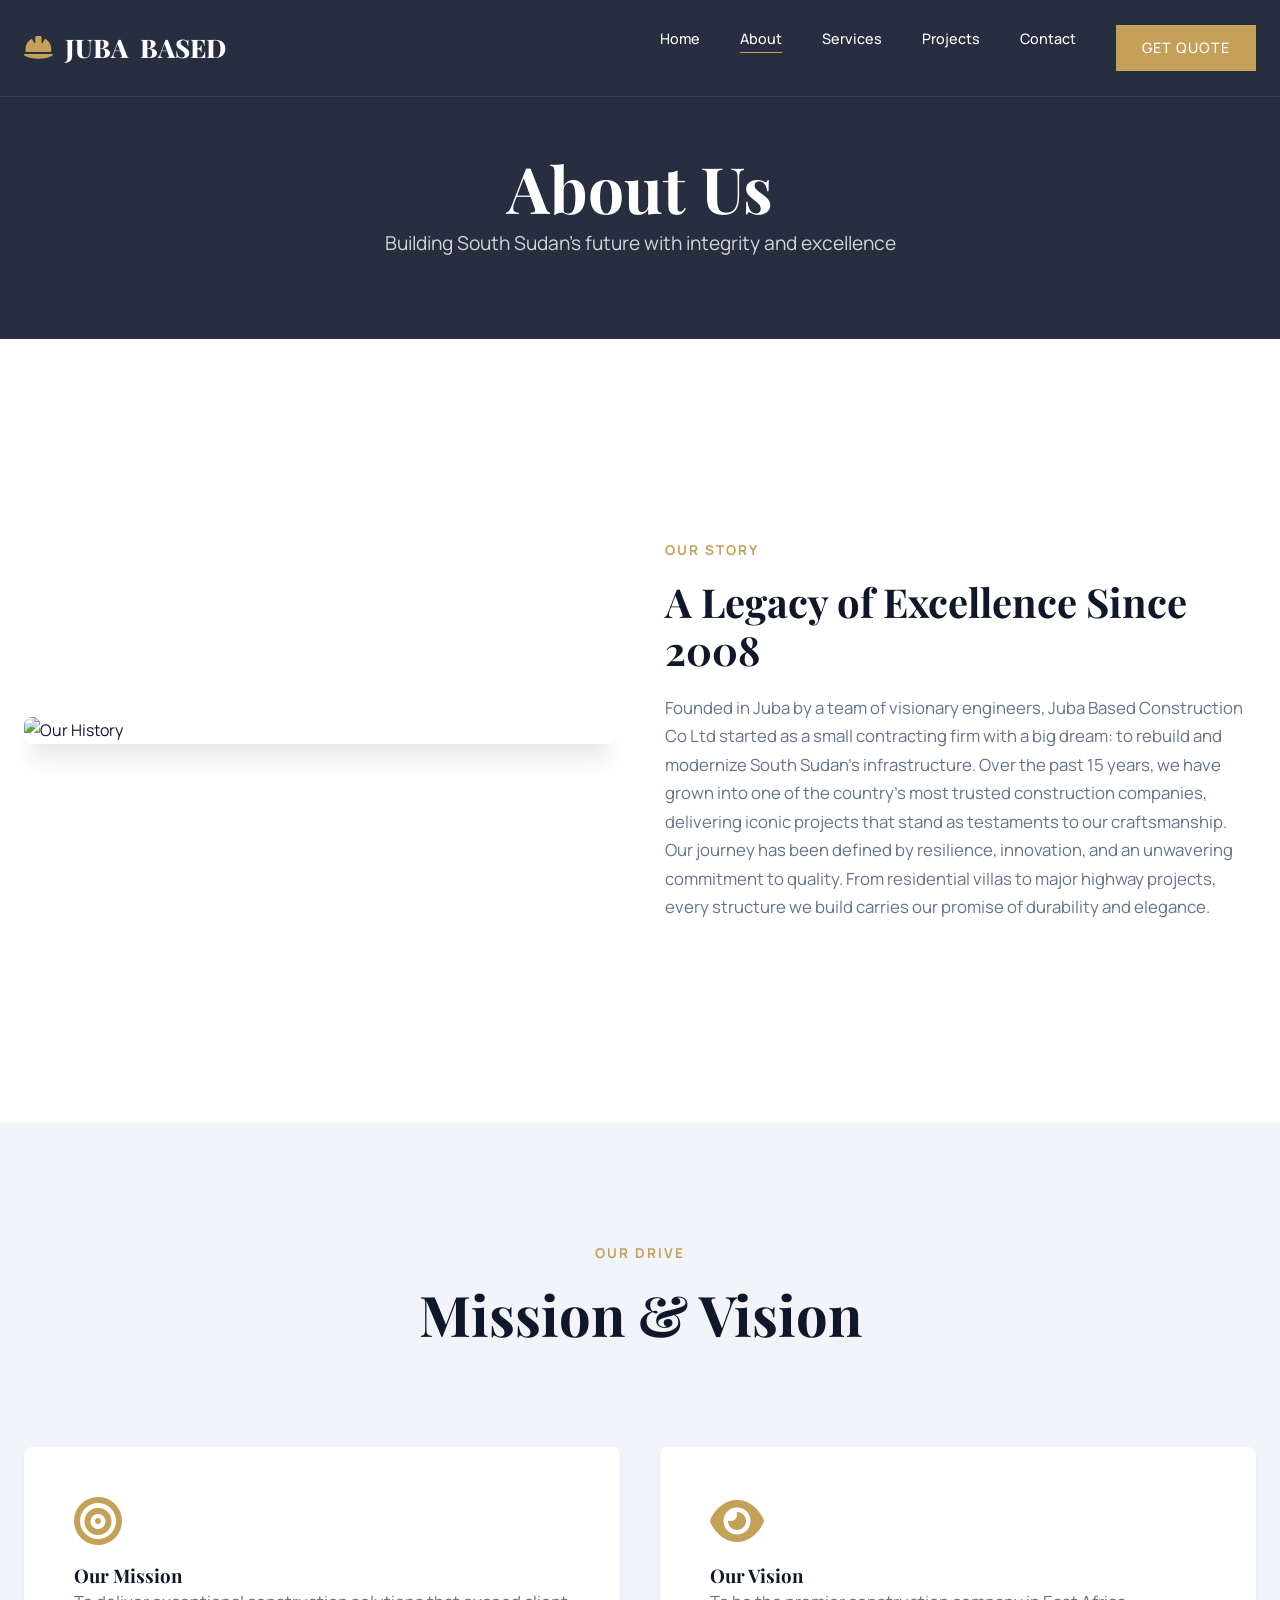
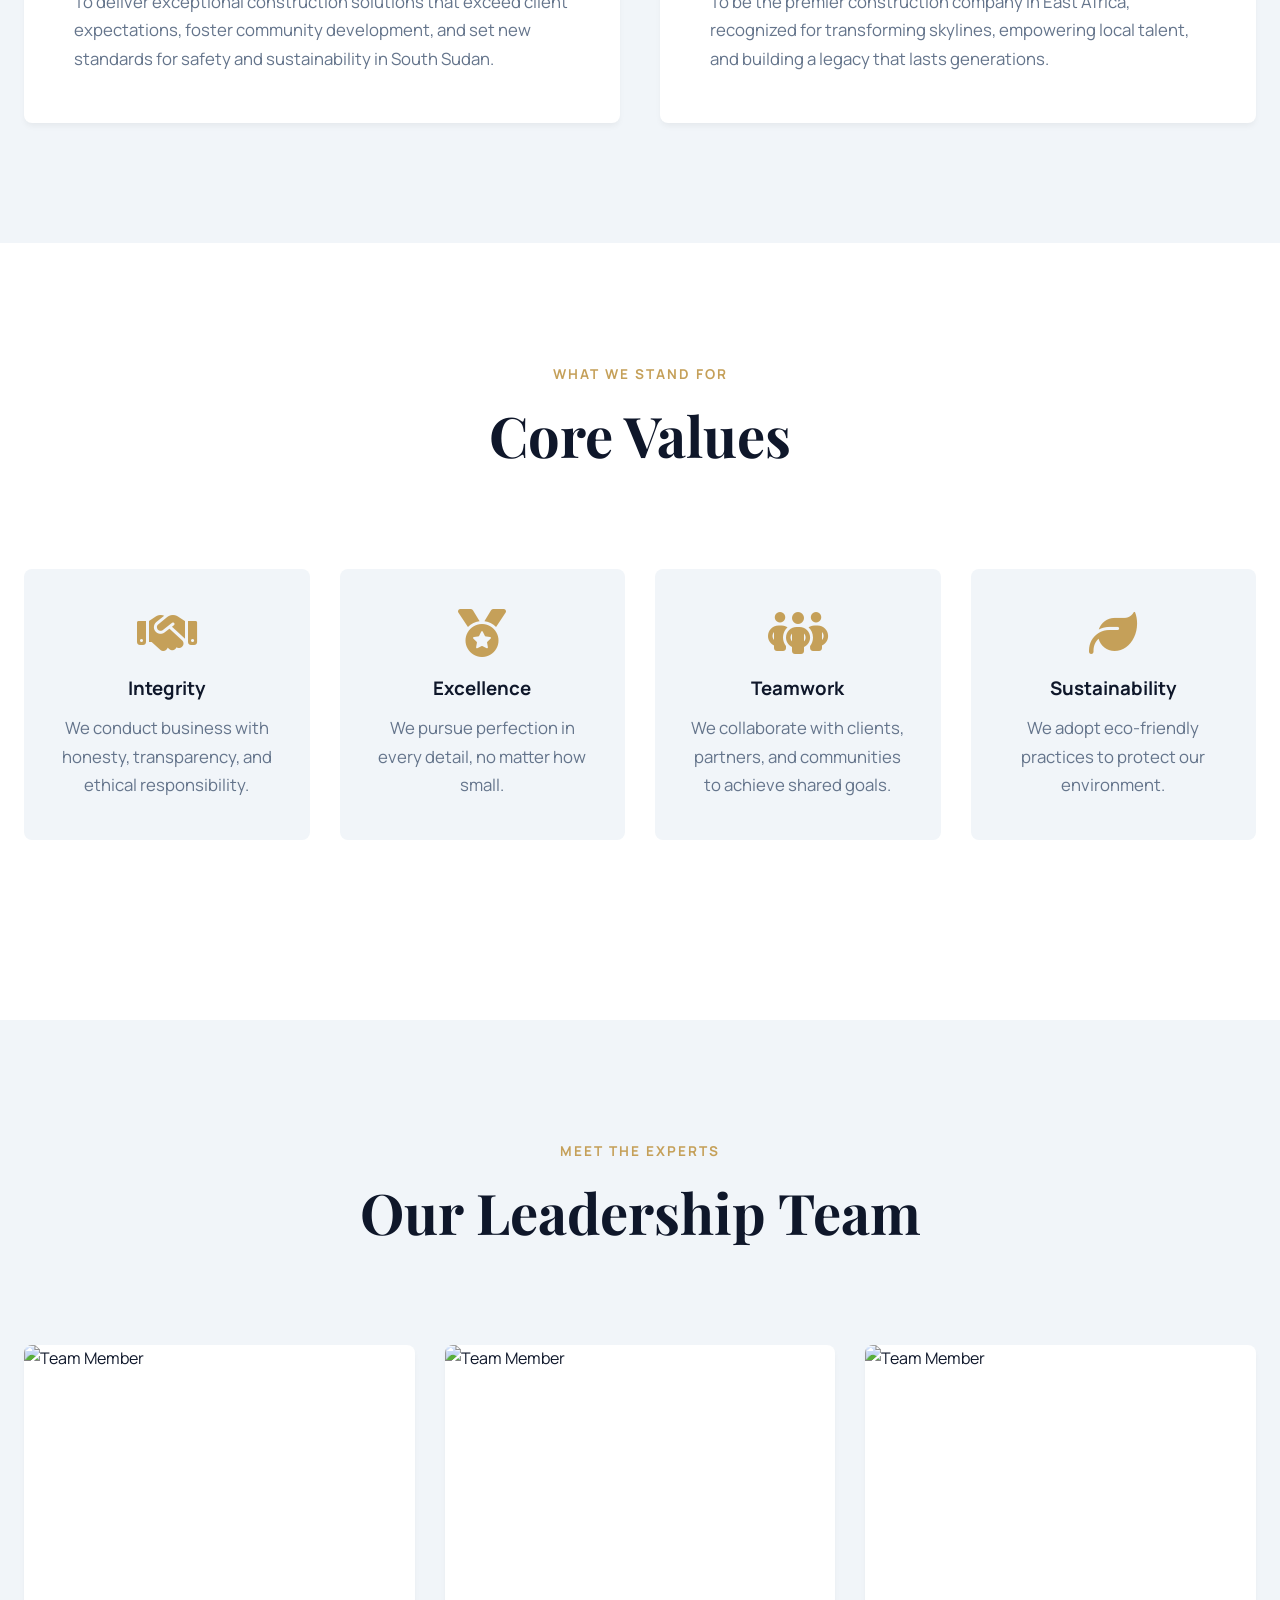
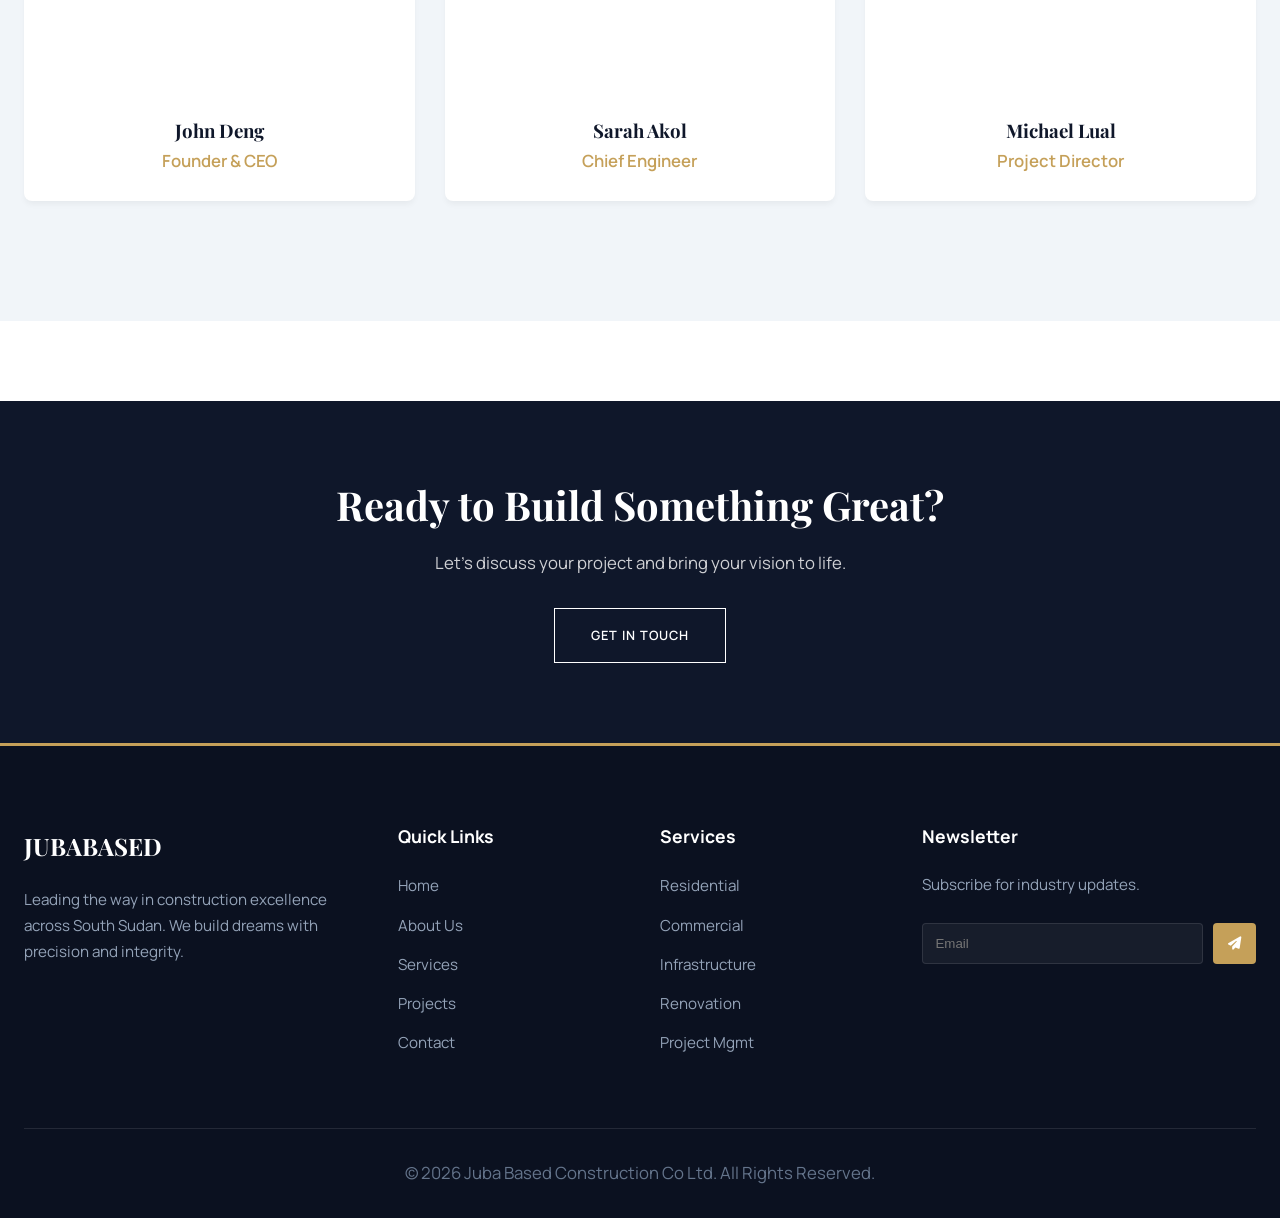
==== commit 29641c99: "Update about.html" ====
--- a/about.html
+++ b/about.html
@@ -3,220 +3,297 @@
 <head>
     <meta charset="UTF-8">
     <meta name="viewport" content="width=device-width, initial-scale=1.0">
-    <title>About Us - Ham Construction</title>
+    <title>About Us - Juba Based Construction Co Ltd</title>
+    <!-- Fonts -->
     <link rel="preconnect" href="https://fonts.googleapis.com">
     <link rel="preconnect" href="https://fonts.gstatic.com" crossorigin>
-    <link href="https://fonts.googleapis.com/css2?family=Playfair+Display:wght@400;500;600;700&family=Lato:wght@300;400;700;900&display=swap" rel="stylesheet">
-    <link rel="stylesheet" href="https://cdnjs.cloudflare.com/ajax/libs/font-awesome/6.0.0-beta3/css/all.min.css">
-    <link href="https://unpkg.com/aos@2.3.1/dist/aos.css" rel="stylesheet">
+    <link href="https://fonts.googleapis.com/css2?family=Manrope:wght@300;400;500;600;700;800&family=Playfair+Display:ital,wght@0,600;1,600&display=swap" rel="stylesheet">
+    <!-- Icons -->
+    <link rel="stylesheet" href="https://cdnjs.cloudflare.com/ajax/libs/font-awesome/6.4.0/css/all.min.css">
+    <!-- External CSS -->
     <link rel="stylesheet" href="style.css">
     <style>
-        /* Page-specific hero */
-        .page-hero {
-            height: 50vh;
-            min-height: 400px;
-            background: linear-gradient(rgba(0,0,0,0.6), rgba(0,0,0,0.6)), 
-                        url('https://images.unsplash.com/photo-1581094794329-c8112a89af12?q=80&w=2070&auto=format&fit=crop') center/cover no-repeat fixed;
-            display: flex;
+        /* Additional page-specific styles */
+        .history-section {
+            display: grid;
+            grid-template-columns: 1fr 1fr;
+            gap: 50px;
             align-items: center;
-            justify-content: center;
+            margin: 80px 0;
+        }
+        .history-image img {
+            border-radius: 8px;
+            box-shadow: var(--shadow-lg);
+        }
+        .values-grid {
+            display: grid;
+            grid-template-columns: repeat(auto-fit, minmax(250px, 1fr));
+            gap: 30px;
+            margin: 60px 0;
+        }
+        .value-card {
+            background: var(--light-gray);
+            padding: 40px 30px;
             text-align: center;
+            border-radius: 8px;
+            transition: var(--transition);
+        }
+        .value-card:hover {
+            transform: translateY(-10px);
+            box-shadow: var(--shadow-lg);
+        }
+        .value-card i {
+            font-size: 3rem;
+            color: var(--secondary);
+            margin-bottom: 20px;
+        }
+        .value-card h3 {
+            margin-bottom: 15px;
+            font-family: var(--font-main);
+        }
+        .team-grid {
+            display: grid;
+            grid-template-columns: repeat(auto-fit, minmax(280px, 1fr));
+            gap: 30px;
+            margin-top: 50px;
+        }
+        .team-member {
+            background: var(--white);
+            border-radius: 8px;
+            overflow: hidden;
+            box-shadow: var(--shadow-sm);
+        }
+        .team-member img {
+            height: 350px;
+            object-fit: cover;
+        }
+        .team-info {
+            padding: 25px;
+            text-align: center;
+        }
+        .team-info h3 {
+            margin-bottom: 5px;
+        }
+        .team-info p {
+            color: var(--secondary);
+            font-weight: 600;
+        }
+        .cta-banner {
+            background: var(--primary);
             color: var(--white);
+            padding: 80px 0;
+            text-align: center;
             margin-top: 80px;
         }
-        .page-hero h1 {
+        .cta-banner h2 {
             color: var(--white);
-            font-size: 4rem;
+            font-size: 2.5rem;
+            margin-bottom: 20px;
         }
         @media (max-width: 768px) {
-            .page-hero h1 { font-size: 3rem; }
+            .history-section {
+                grid-template-columns: 1fr;
+            }
         }
     </style>
 </head>
 <body>
+
+    <!-- Header (same as index) -->
     <header id="header">
-        <div class="container header-container">
-            <div class="logo">
-                <img src="assets/hamlogo.jpg" alt="HAM Logo" class="logo-img">
-                <span>HAM<span style="color: var(--gold);">.</span></span>
+        <div class="container nav-wrapper">
+            <a href="index.html" class="logo">
+                <i class="fa-solid fa-helmet-safety"></i>
+                JUBA<span>BASED</span>
+            </a>
+            <div class="mobile-toggle" id="mobile-toggle">
+                <i class="fa-solid fa-bars"></i>
             </div>
             <nav>
-                <div class="hamburger"><i class="fas fa-bars"></i></div>
-                <ul class="nav-menu">
+                <ul class="nav-links" id="nav-links">
                     <li><a href="index.html">Home</a></li>
                     <li><a href="about.html" class="active">About</a></li>
                     <li><a href="services.html">Services</a></li>
-                    <li><a href="gallery.html">Gallery</a></li>
+                    <li><a href="gallery.html">Projects</a></li>
                     <li><a href="contact.html">Contact</a></li>
+                    <li><a href="contact.html" class="btn" style="padding: 10px 25px;">Get Quote</a></li>
                 </ul>
             </nav>
         </div>
     </header>
 
-    <div class="page-hero">
-        <h1 data-aos="fade-up">About Ham Construction</h1>
-    </div>
-
-    <section>
-        <div class="container">
-            <h2 class="text-center" data-aos="fade-up">Our Story</h2>
-            <div class="about-grid">
-                <div class="about-image" data-aos="fade-right">
-                    <img src="assets/homes.jpg" alt="History">
-                </div>
-                <div class="about-content" data-aos="fade-left">
-                    <p>Ham Construction & Trading Co. Ltd was established in 2014 by a group of visionary engineers with a mission to rebuild and modernize South Sudan's infrastructure. From our first small residential project in Juba to landmark commercial complexes, we have consistently delivered excellence. Our reputation is built on integrity, timely delivery, and superior craftsmanship.</p>
-                    <p>Today, we employ over 60 full-time professionals and collaborate with international partners to bring global standards to local projects.</p>
-                </div>
+    <main>
+        <!-- Page Header -->
+        <section class="page-header" style="background: linear-gradient(rgba(15,23,42,0.9), rgba(15,23,42,0.9)), url('https://image.qwenlm.ai/public_source/2dcac32d-28ef-4df2-aa19-bed6f7e94584/197cf4850-9ce9-453a-bfdf-4f66b4fa312f.png') center/cover; padding: 150px 0 80px; text-align: center; color: var(--white);">
+            <div class="container">
+                <h1 style="font-size: 4rem; color: var(--white);">About Us</h1>
+                <p style="color: rgba(255,255,255,0.8); font-size: 1.2rem;">Building South Sudan's future with integrity and excellence</p>
+            </div>
+        </section>
+
+        <!-- History Section -->
+        <section class="section-padding">
+            <div class="container">
+                <div class="history-section">
+                    <div class="history-image">
+                        <img src="https://image.qwenlm.ai/public_source/2dcac32d-28ef-4df2-aa19-bed6f7e94584/1a158ad0b-85e7-418c-b9f1-13d5f3c2147a.png" alt="Our History">
+                    </div>
+                    <div>
+                        <span class="sub-title">Our Story</span>
+                        <h2 class="main-title" style="font-size: 2.5rem;">A Legacy of Excellence Since 2008</h2>
+                        <p>Founded in Juba by a team of visionary engineers, Juba Based Construction Co Ltd started as a small contracting firm with a big dream: to rebuild and modernize South Sudan's infrastructure. Over the past 15 years, we have grown into one of the country's most trusted construction companies, delivering iconic projects that stand as testaments to our craftsmanship.</p>
+                        <p>Our journey has been defined by resilience, innovation, and an unwavering commitment to quality. From residential villas to major highway projects, every structure we build carries our promise of durability and elegance.</p>
+                    </div>
+                </div>
+            </div>
+        </section>
+
+        <!-- Mission & Vision -->
+        <section class="bg-light section-padding">
+            <div class="container">
+                <div class="section-header">
+                    <span class="sub-title">Our Drive</span>
+                    <h2 class="main-title">Mission & Vision</h2>
+                </div>
+                <div style="display: grid; grid-template-columns: repeat(auto-fit, minmax(300px, 1fr)); gap: 40px;">
+                    <div style="background: var(--white); padding: 50px; border-radius: 8px; box-shadow: var(--shadow-sm);">
+                        <i class="fa-solid fa-bullseye" style="font-size: 3rem; color: var(--secondary); margin-bottom: 20px;"></i>
+                        <h3>Our Mission</h3>
+                        <p>To deliver exceptional construction solutions that exceed client expectations, foster community development, and set new standards for safety and sustainability in South Sudan.</p>
+                    </div>
+                    <div style="background: var(--white); padding: 50px; border-radius: 8px; box-shadow: var(--shadow-sm);">
+                        <i class="fa-solid fa-eye" style="font-size: 3rem; color: var(--secondary); margin-bottom: 20px;"></i>
+                        <h3>Our Vision</h3>
+                        <p>To be the premier construction company in East Africa, recognized for transforming skylines, empowering local talent, and building a legacy that lasts generations.</p>
+                    </div>
+                </div>
+            </div>
+        </section>
+
+        <!-- Core Values -->
+        <section class="section-padding">
+            <div class="container">
+                <div class="section-header">
+                    <span class="sub-title">What We Stand For</span>
+                    <h2 class="main-title">Core Values</h2>
+                </div>
+                <div class="values-grid">
+                    <div class="value-card">
+                        <i class="fa-solid fa-handshake"></i>
+                        <h3>Integrity</h3>
+                        <p>We conduct business with honesty, transparency, and ethical responsibility.</p>
+                    </div>
+                    <div class="value-card">
+                        <i class="fa-solid fa-medal"></i>
+                        <h3>Excellence</h3>
+                        <p>We pursue perfection in every detail, no matter how small.</p>
+                    </div>
+                    <div class="value-card">
+                        <i class="fa-solid fa-people-group"></i>
+                        <h3>Teamwork</h3>
+                        <p>We collaborate with clients, partners, and communities to achieve shared goals.</p>
+                    </div>
+                    <div class="value-card">
+                        <i class="fa-solid fa-leaf"></i>
+                        <h3>Sustainability</h3>
+                        <p>We adopt eco-friendly practices to protect our environment.</p>
+                    </div>
+                </div>
+            </div>
+        </section>
+
+        <!-- Team Section -->
+        <section class="bg-light section-padding">
+            <div class="container">
+                <div class="section-header">
+                    <span class="sub-title">Meet The Experts</span>
+                    <h2 class="main-title">Our Leadership Team</h2>
+                </div>
+                <div class="team-grid">
+                    <div class="team-member">
+                        <img src="https://image.qwenlm.ai/public_source/2dcac32d-28ef-4df2-aa19-bed6f7e94584/14a52cb4f-5fae-45ed-8433-b316dc8f00e2.png" alt="Team Member">
+                        <div class="team-info">
+                            <h3>John Deng</h3>
+                            <p>Founder & CEO</p>
+                        </div>
+                    </div>
+                    <div class="team-member">
+                        <img src="https://image.qwenlm.ai/public_source/2dcac32d-28ef-4df2-aa19-bed6f7e94584/15f7ce9ca-e30a-42e9-822e-1276928a32e2.png" alt="Team Member">
+                        <div class="team-info">
+                            <h3>Sarah Akol</h3>
+                            <p>Chief Engineer</p>
+                        </div>
+                    </div>
+                    <div class="team-member">
+                        <img src="https://image.qwenlm.ai/public_source/2dcac32d-28ef-4df2-aa19-bed6f7e94584/1916f08db-540d-4c33-8a4d-80b352a07c06.png" alt="Team Member">
+                        <div class="team-info">
+                            <h3>Michael Lual</h3>
+                            <p>Project Director</p>
+                        </div>
+                    </div>
+                </div>
+            </div>
+        </section>
+
+        <!-- Call to Action -->
+        <div class="cta-banner">
+            <div class="container">
+                <h2>Ready to Build Something Great?</h2>
+                <p style="color: rgba(255,255,255,0.8); max-width: 700px; margin: 0 auto 30px;">Let's discuss your project and bring your vision to life.</p>
+                <a href="contact.html" class="btn btn-outline" style="border-color: var(--white); color: var(--white);">Get In Touch</a>
             </div>
         </div>
-    </section>
-
-    <section style="background: var(--off-white);">
-        <div class="container">
-            <h2 class="text-center" data-aos="fade-up">Mission & Vision</h2>
-            <div class="core-values" style="grid-template-columns: repeat(2,1fr);">
-                <div class="value-item" data-aos="fade-right">
-                    <i class="fas fa-bullseye"></i>
-                    <h4>Our Mission</h4>
-                    <p>To provide innovative, sustainable construction solutions that exceed client expectations while contributing to South Sudan's development.</p>
-                </div>
-                <div class="value-item" data-aos="fade-left">
-                    <i class="fas fa-eye"></i>
-                    <h4>Our Vision</h4>
-                    <p>To be the most trusted construction company in East Africa, known for quality, safety, and environmental stewardship.</p>
-                </div>
-            </div>
-        </div>
-    </section>
-
-    <section>
-        <div class="container">
-            <h2 class="text-center" data-aos="fade-up">Years of Expertise</h2>
-            <div class="expertise-grid">
-                <div class="expertise-item"><h3>11+</h3><p>Years in Business</p></div>
-                <div class="expertise-item"><h3>150+</h3><p>Projects Delivered</p></div>
-                <div class="expertise-item"><h3>100%</h3><p>Client Satisfaction</p></div>
-                <div class="expertise-item"><h3>15</h3><p>Industry Awards</p></div>
-            </div>
-        </div>
-    </section>
-
-    <section style="background: var(--off-white);">
-        <div class="container">
-            <h2 class="text-center" data-aos="fade-up">Our Core Values</h2>
-            <div class="core-values">
-                <div class="value-item"><i class="fas fa-gem"></i><h4>Quality</h4><p>Uncompromising standards in every detail.</p></div>
-                <div class="value-item"><i class="fas fa-handshake"></i><h4>Integrity</h4><p>Honest, transparent dealings with all stakeholders.</p></div>
-                <div class="value-item"><i class="fas fa-users"></i><h4>Teamwork</h4><p>Collaborative approach for best results.</p></div>
-            </div>
-        </div>
-    </section>
-
-    <section>
-        <section>
-    <div class="container">
-        <h2 class="text-center" data-aos="fade-up">Our Team of Experts</h2>
-        <p class="text-center" style="max-width: 700px; margin: 0 auto 50px;">
-            We bring together seasoned professionals across multiple disciplines — each dedicated to excellence.
-        </p>
-        <div class="team-grid">
-            <!-- Structural Engineering Team -->
-            <div class="team-member" data-aos="fade-up">
-                <div class="team-icon">
-                    <i class="fas fa-hard-hat"></i>
-                </div>
-                <h4>Structural Engineering</h4>
-                <p>Experts in reinforced concrete, steel structures, and seismic design.</p>
-                <span class="expert-tag">15+ years combined</span>
-            </div>
-            <!-- Architecture & Design Team -->
-            <div class="team-member" data-aos="fade-up" data-aos-delay="50">
-                <div class="team-icon">
-                    <i class="fas fa-pencil-ruler"></i>
-                </div>
-                <h4>Architecture & Design</h4>
-                <p>Innovative residential, commercial, and interior design solutions.</p>
-                <span class="expert-tag">12+ years combined</span>
-            </div>
-            <!-- Project Management Team -->
-            <div class="team-member" data-aos="fade-up" data-aos-delay="100">
-                <div class="team-icon">
-                    <i class="fas fa-tasks"></i>
-                </div>
-                <h4>Project Management</h4>
-                <p>Certified professionals ensuring on-time, on-budget delivery.</p>
-                <span class="expert-tag">10+ years combined</span>
-            </div>
-            <!-- Civil Engineering Team -->
-            <div class="team-member" data-aos="fade-up" data-aos-delay="150">
-                <div class="team-icon">
-                    <i class="fas fa-drafting-compass"></i>
-                </div>
-                <h4>Civil Engineering</h4>
-                <p>Site development, foundations, and infrastructure specialists.</p>
-                <span class="expert-tag">8+ years combined</span>
-            </div>
-        </div>
-    </div>
-</section>
-
-    <section class="cta">
-        <div class="container">
-            <h2>Join Our Journey</h2>
-            <p>Let's build something great together.</p>
-            <a href="contact.html" class="btn btn-outline-light">Get in Touch</a>
-        </div>
-    </section>
-
+    </main>
+
+    <!-- Footer (same as index) -->
     <footer>
         <div class="container">
             <div class="footer-grid">
-                <div class="footer-col">
-                    <div class="logo" style="margin-bottom: 20px;">
-                        <img src="assets/hamlogo.jpg" alt="HAM" style="height:50px;">
-                        <span style="color: white;">HAM<span style="color: var(--gold);">.</span></span>
-                    </div>
-                    <p>Building dreams across South Sudan with quality, durability, and excellence.</p>
-                </div>
-                <div class="footer-col">
-                    <h4>Quick Links</h4>
+                <div>
+                    <a href="index.html" class="footer-logo">JUBA<span>BASED</span></a>
+                    <p class="footer-desc">Leading the way in construction excellence across South Sudan. We build dreams with precision and integrity.</p>
+                </div>
+                <div>
+                    <h4 class="footer-heading">Quick Links</h4>
                     <ul class="footer-links">
                         <li><a href="index.html">Home</a></li>
-                        <li><a href="about.html">About</a></li>
+                        <li><a href="about.html">About Us</a></li>
                         <li><a href="services.html">Services</a></li>
-                        <li><a href="gallery.html">Gallery</a></li>
+                        <li><a href="gallery.html">Projects</a></li>
                         <li><a href="contact.html">Contact</a></li>
                     </ul>
                 </div>
-                <div class="footer-col">
-                    <h4>Our Services</h4>
+                <div>
+                    <h4 class="footer-heading">Services</h4>
                     <ul class="footer-links">
-                        <li><a href="services.html">Building Construction</a></li>
-                        <li><a href="services.html">Residential Homes</a></li>
-                        <li><a href="services.html">Commercial Buildings</a></li>
-                        <li><a href="services.html">G+1 Housing</a></li>
-                        <li><a href="services.html">Renovations</a></li>
+                        <li><a href="services.html">Residential</a></li>
+                        <li><a href="services.html">Commercial</a></li>
+                        <li><a href="services.html">Infrastructure</a></li>
+                        <li><a href="services.html">Renovation</a></li>
+                        <li><a href="services.html">Project Mgmt</a></li>
                     </ul>
                 </div>
-                <div class="footer-col">
-                    <h4>Contact Info</h4>
-                    <ul class="contact-info">
-                        <li><i class="fas fa-map-marker-alt"></i> Konyokonyo, Juba, South Sudan</li>
-                        <li><i class="fas fa-phone"></i> +211 925 888 028</li>
-                        <li><i class="fas fa-envelope"></i> info@hamconstruction.com</li>
-                    </ul>
-                </div>
-            </div>
-            <div class="footer-bottom">
-                <p>&copy; 2026 Ham Construction & Trading Co. Ltd. All rights reserved.</p>
+                <div>
+                    <h4 class="footer-heading">Newsletter</h4>
+                    <p class="footer-desc">Subscribe for industry updates.</p>
+                    <form class="newsletter-form">
+                        <input type="email" placeholder="Email">
+                        <button><i class="fa-solid fa-paper-plane"></i></button>
+                    </form>
+                </div>
+            </div>
+            <div class="copyright">
+                <p>&copy; 2026 Juba Based Construction Co Ltd. All Rights Reserved.</p>
             </div>
         </div>
     </footer>
 
-    <div class="scroll-top" id="scrollTop"><i class="fas fa-arrow-up"></i></div>
-
-    <script src="https://unpkg.com/aos@2.3.1/dist/aos.js"></script>
+    <!-- Lightbox (optional) -->
+    <div class="lightbox" id="lightbox">
+        <span class="lightbox-close" onclick="closeLightbox()">&times;</span>
+        <img id="lightbox-img" src="" alt="Project Detail">
+    </div>
+
     <script src="script.js"></script>
 </body>
 </html>
--- a/style.css
+++ b/style.css
@@ -1,1080 +1,580 @@
-/* ============================================
-   1. VARIABLES & RESET
-   ============================================ */
+/* --- VARIABLES & RESET --- */
 :root {
-    --charcoal: #1a1a1a;
-    --dark-charcoal: #121212;
-    --gold: #d4af37;
-    --light-gold: #f4e8c1;
-    --dark-gold: #b8941f;
+    --primary: #0f172a;       /* Deep Navy */
+    --secondary: #c5a059;     /* Luxury Gold */
+    --secondary-light: #e6c885;
+    --dark-gray: #1e293b;
+    --light-gray: #f1f5f9;
     --white: #ffffff;
-    --off-white: #faf9f7;
-    --beige: #f8f5f0;
-    --light-gray: #f0f0f0;
-    --medium-gray: #e0e0e0;
-    --dark-gray: #333333;
-    --shadow-sm: 0 5px 20px rgba(0, 0, 0, 0.05);
-    --shadow: 0 20px 40px -12px rgba(0, 0, 0, 0.15);
-    --shadow-dark: 0 30px 50px -20px rgba(0, 0, 0, 0.3);
-    --shadow-gold: 0 15px 30px -8px rgba(212, 175, 55, 0.2);
-    --transition: all 0.4s cubic-bezier(0.4, 0, 0.2, 1);
-    --border-radius: 8px;
-    --border-radius-lg: 20px;
-    --border-radius-xl: 30px;
-    --font-serif: 'Playfair Display', serif;
-    --font-sans: 'Lato', sans-serif;
-}
-
-* {
-    margin: 0;
-    padding: 0;
-    box-sizing: border-box;
-}
-
-html {
-    scroll-behavior: smooth;
-    scroll-padding-top: 100px;
-}
+    --text-body: #64748b;
+    
+    --font-main: 'Manrope', sans-serif;
+    --font-heading: 'Playfair Display', serif; /* For that expensive look */
+    
+    --transition: all 0.4s cubic-bezier(0.165, 0.84, 0.44, 1);
+    --shadow-sm: 0 4px 6px -1px rgba(0, 0, 0, 0.05);
+    --shadow-lg: 0 20px 25px -5px rgba(0, 0, 0, 0.1), 0 10px 10px -5px rgba(0, 0, 0, 0.04);
+}
+
+* { margin: 0; padding: 0; box-sizing: border-box; }
+
+html { scroll-behavior: smooth; }
 
 body {
-    font-family: var(--font-sans);
-    color: var(--charcoal);
+    font-family: var(--font-main);
+    color: var(--primary);
     background-color: var(--white);
     line-height: 1.7;
     overflow-x: hidden;
-    -webkit-font-smoothing: antialiased;
-}
-
-h1, h2, h3, h4 {
-    font-family: var(--font-serif);
-    font-weight: 600;
-    line-height: 1.3;
-    margin-bottom: 1.5rem;
-    color: var(--dark-charcoal);
-}
-
-h1 {
-    font-size: clamp(2.8rem, 6vw, 4.5rem);
-    letter-spacing: -0.02em;
-}
-
-h2 {
-    font-size: clamp(2.2rem, 5vw, 3.2rem);
+}
+
+h1, h2, h3, h4 { font-family: var(--font-heading); color: var(--primary); line-height: 1.2; }
+p { color: var(--text-body); font-size: 1.05rem; }
+a { text-decoration: none; color: inherit; transition: var(--transition); }
+ul { list-style: none; }
+img { width: 100%; height: auto; display: block; object-fit: cover; }
+
+.container { max-width: 1280px; margin: 0 auto; padding: 0 24px; }
+
+/* --- UTILITIES --- */
+.section-padding { padding: 120px 0; }
+.bg-light { background-color: var(--light-gray); }
+
+.section-header {
+    text-align: center;
+    max-width: 800px;
+    margin: 0 auto 80px;
+}
+
+.sub-title {
+    color: var(--secondary);
+    font-weight: 700;
+    text-transform: uppercase;
+    letter-spacing: 2px;
+    font-size: 0.85rem;
+    display: block;
+    margin-bottom: 15px;
+    font-family: var(--font-main);
+}
+
+.main-title {
+    font-size: 3.5rem;
+    margin-bottom: 20px;
     position: relative;
     display: inline-block;
-    margin-bottom: 2rem;
-}
-
-h2::after {
-    content: '';
-    position: absolute;
-    bottom: -12px;
-    left: 0;
-    width: 80px;
-    height: 4px;
-    background: linear-gradient(90deg, var(--gold), var(--light-gold));
-    border-radius: 4px;
-    transition: var(--transition);
-}
-
-.text-center h2::after {
-    left: 50%;
-    transform: translateX(-50%);
-}
-
-.container {
-    width: 90%;
-    max-width: 1300px;
-    margin: 0 auto;
-    padding: 0 20px;
-}
-
-section {
-    padding: 100px 0;
-    position: relative;
-}
-
-a {
-    text-decoration: none;
-    color: inherit;
-    transition: var(--transition);
-}
-
-ul {
-    list-style: none;
-}
-
-img {
-    max-width: 100%;
-    height: auto;
-    display: block;
-}
-
-/* ============================================
-   2. BUTTONS
-   ============================================ */
+}
+
 .btn {
     display: inline-flex;
     align-items: center;
-    justify-content: center;
-    gap: 12px;
-    padding: 16px 38px;
-    background: var(--gold);
-    color: var(--white);
-    border: none;
-    border-radius: 50px;
+    gap: 10px;
+    padding: 16px 36px;
+    background: var(--secondary);
+    color: var(--white);
     font-weight: 600;
-    font-size: 1rem;
-    cursor: pointer;
-    transition: var(--transition);
-    position: relative;
-    overflow: hidden;
-    z-index: 1;
     text-transform: uppercase;
     letter-spacing: 1px;
-    box-shadow: 0 8px 20px -6px rgba(212, 175, 55, 0.4);
+    font-size: 0.8rem;
+    border: 1px solid var(--secondary);
+    cursor: pointer;
+    position: relative;
+    overflow: hidden;
+    z-index: 1;
 }
 
 .btn::before {
     content: '';
     position: absolute;
-    top: 0;
-    left: -100%;
+    top: 0; left: 0; width: 0%; height: 100%;
+    background: var(--primary);
+    z-index: -1;
+    transition: var(--transition);
+}
+
+.btn:hover::before { width: 100%; }
+.btn:hover { border-color: var(--primary); }
+
+.btn-outline {
+    background: transparent;
+    border: 1px solid var(--white);
+    color: var(--white);
+}
+.btn-outline::before { background: var(--white); }
+.btn-outline:hover { color: var(--primary); }
+
+/* --- HEADER --- */
+header {
+    position: fixed;
+    top: 0; left: 0; width: 100%;
+    z-index: 1000;
+    padding: 25px 0;
+    transition: var(--transition);
+    border-bottom: 1px solid rgba(255,255,255,0.1);
+}
+
+header.scrolled {
+    background: rgba(15, 23, 42, 0.95);
+    backdrop-filter: blur(15px);
+    padding: 15px 0;
+    box-shadow: var(--shadow-lg);
+    border-bottom: none;
+}
+
+.nav-wrapper {
+    display: flex;
+    justify-content: space-between;
+    align-items: center;
+}
+
+.logo {
+    font-size: 1.6rem;
+    font-weight: 800;
+    color: var(--white);
+    font-family: var(--font-heading);
+    display: flex;
+    align-items: center;
+    gap: 12px;
+}
+.logo i { color: var(--secondary); }
+
+.nav-links { display: flex; gap: 40px; }
+.nav-links a {
+    color: var(--white);
+    font-size: 0.9rem;
+    font-weight: 500;
+    position: relative;
+}
+.nav-links a::after {
+    content: '';
+    position: absolute;
+    bottom: -5px; left: 0; width: 0; height: 1px;
+    background: var(--secondary);
+    transition: var(--transition);
+}
+.nav-links a:hover::after,
+.nav-links a.active::after { width: 100%; }
+
+.mobile-toggle { display: none; color: var(--white); font-size: 1.5rem; cursor: pointer; }
+
+/* --- HERO SECTION --- */
+#home {
+    height: 100vh;
+    position: relative;
+    display: flex;
+    align-items: center;
+    justify-content: center;
+    overflow: hidden;
+}
+
+.hero-bg {
+    position: absolute;
+    top: 0; left: 0; width: 100%; height: 100%;
+    background: url('https://image.qwenlm.ai/public_source/2dcac32d-28ef-4df2-aa19-bed6f7e94584/197cf4850-9ce9-453a-bfdf-4f66b4fa312f.png') center/cover no-repeat;
+    z-index: -2;
+    transform: scale(1.1);
+    animation: slowZoom 20s infinite alternate;
+}
+
+@keyframes slowZoom { from { transform: scale(1.1); } to { transform: scale(1.2); } }
+
+.hero-overlay {
+    position: absolute;
+    top: 0; left: 0; width: 100%; height: 100%;
+    background: linear-gradient(135deg, rgba(15, 23, 42, 0.85) 0%, rgba(15, 23, 42, 0.4) 100%);
+    z-index: -1;
+}
+
+.hero-content {
+    text-align: center;
+    color: var(--white);
+    max-width: 900px;
+    padding: 0 20px;
+}
+
+.hero-content h1 {
+    font-size: 4.5rem;
+    color: var(--white);
+    margin-bottom: 20px;
+    font-weight: 600;
+}
+
+.typing-cursor::after {
+    content: '|';
+    animation: blink 1s step-start infinite;
+    color: var(--secondary);
+}
+
+@keyframes blink { 50% { opacity: 0; } }
+
+.hero-content p {
+    color: rgba(255,255,255,0.9);
+    font-size: 1.25rem;
+    margin-bottom: 40px;
+    max-width: 700px;
+    margin-left: auto;
+    margin-right: auto;
+}
+
+.hero-btns { display: flex; gap: 20px; justify-content: center; }
+
+/* --- ABOUT SECTION (Split Layout) --- */
+#about { background: var(--white); }
+
+.about-layout {
+    display: grid;
+    grid-template-columns: 1.2fr 1fr;
+    gap: 80px;
+    align-items: center;
+}
+
+.about-img-stack {
+    position: relative;
+}
+
+.about-img-main {
+    border-radius: 4px;
+    box-shadow: var(--shadow-lg);
+    position: relative;
+    z-index: 2;
+}
+
+.about-img-accent {
+    position: absolute;
+    bottom: -40px;
+    right: -40px;
+    width: 60%;
+    border: 8px solid var(--white);
+    border-radius: 4px;
+    z-index: 1;
+    box-shadow: var(--shadow-sm);
+}
+
+.experience-badge {
+    position: absolute;
+    top: 50%;
+    left: -30px;
+    transform: translateY(-50%);
+    background: var(--secondary);
+    color: var(--white);
+    padding: 30px;
+    text-align: center;
+    border-radius: 4px;
+    z-index: 3;
+    box-shadow: var(--shadow-lg);
+}
+.experience-badge span { display: block; font-size: 2.5rem; font-weight: 800; font-family: var(--font-heading); }
+.experience-badge small { font-size: 0.8rem; text-transform: uppercase; letter-spacing: 1px; }
+
+.about-text h2 { font-size: 3rem; margin-bottom: 25px; }
+.about-text p { margin-bottom: 20px; }
+
+.check-list { margin-top: 30px; display: grid; grid-template-columns: 1fr 1fr; gap: 15px; }
+.check-list li { display: flex; align-items: center; gap: 10px; font-weight: 600; color: var(--primary); }
+.check-list i { color: var(--secondary); }
+
+/* --- SERVICES (PREMIUM CARD DESIGN) --- */
+#services { background-color: #0f172a; color: var(--white); }
+#services .main-title { color: var(--white); }
+#services p { color: rgba(255,255,255,0.7); }
+
+.services-grid {
+    display: grid;
+    grid-template-columns: repeat(auto-fit, minmax(350px, 1fr));
+    gap: 30px;
+}
+
+.service-card-premium {
+    background: #1e293b;
+    border-radius: 8px;
+    overflow: hidden;
+    transition: var(--transition);
+    position: relative;
+}
+
+.service-card-premium:hover {
+    transform: translateY(-10px);
+    box-shadow: 0 20px 40px rgba(0,0,0,0.4);
+}
+
+.service-img-container {
+    height: 280px;
+    overflow: hidden;
+    position: relative;
+}
+
+.service-img-container img {
     width: 100%;
     height: 100%;
-    background: linear-gradient(90deg, transparent, rgba(255,255,255,0.3), transparent);
-    transition: left 0.6s ease;
-    z-index: -1;
-}
-
-.btn:hover::before {
-    left: 100%;
-}
-
-.btn:hover {
-    transform: translateY(-5px);
-    box-shadow: 0 20px 30px -10px var(--gold);
-    background: var(--dark-gold);
-}
-
-.btn-secondary {
-    background: transparent;
-    color: var(--charcoal);
-    border: 2px solid var(--gold);
-    box-shadow: none;
-}
-
-.btn-secondary:hover {
-    background: var(--gold);
-    color: var(--white);
-    border-color: var(--gold);
-}
-
-.btn-outline-light {
-    background: transparent;
-    color: var(--white);
-    border: 2px solid var(--white);
-}
-
-.btn-outline-light:hover {
+    transition: transform 0.6s ease;
+}
+
+.service-card-premium:hover .service-img-container img {
+    transform: scale(1.1);
+}
+
+.service-overlay-gradient {
+    position: absolute;
+    bottom: 0; left: 0; width: 100%; height: 50%;
+    background: linear-gradient(to top, #1e293b, transparent);
+    z-index: 1;
+}
+
+.service-icon-box {
+    position: absolute;
+    bottom: 20px;
+    left: 30px;
+    width: 60px;
+    height: 60px;
+    background: var(--secondary);
+    border-radius: 50%;
+    display: flex;
+    align-items: center;
+    justify-content: center;
+    font-size: 1.5rem;
+    color: var(--white);
+    z-index: 2;
+    box-shadow: 0 5px 15px rgba(0,0,0,0.3);
+    transition: var(--transition);
+}
+
+.service-card-premium:hover .service-icon-box {
     background: var(--white);
-    color: var(--charcoal);
-}
-
-.btn-block {
-    width: 100%;
-}
-
-/* ============================================
-   3. HEADER & NAVIGATION
-   ============================================ */
-header {
-    position: fixed;
-    top: 0;
-    left: 0;
-    width: 100%;
-    z-index: 1000;
-    padding: 20px 0;
-    transition: var(--transition);
-    background: transparent;
-}
-
-header.scrolled {
-    background: rgba(255, 255, 255, 0.95);
-    backdrop-filter: blur(12px);
-    box-shadow: var(--shadow-sm);
-    padding: 10px 0;
-}
-
-.header-container {
-    display: flex;
-    justify-content: space-between;
-    align-items: center;
-}
-
-.logo {
-    display: flex;
-    align-items: center;
-    gap: 15px;
-}
-
-.logo-img {
-    height: 60px;
-    width: auto;
-    transition: var(--transition);
-    filter: drop-shadow(0 5px 10px rgba(0,0,0,0.1));
-}
-
-header.scrolled .logo-img {
-    height: 50px;
-}
-
-.logo span {
-    font-family: var(--font-serif);
-    font-size: 1.8rem;
+    color: var(--secondary);
+}
+
+.service-content {
+    padding: 30px;
+    position: relative;
+}
+
+.service-content h3 {
+    font-size: 1.5rem;
+    margin-bottom: 15px;
+    color: var(--white);
+    font-family: var(--font-main);
     font-weight: 700;
-    background: linear-gradient(135deg, var(--dark-charcoal) 30%, var(--gold) 80%);
-    -webkit-background-clip: text;
-    -webkit-text-fill-color: transparent;
-}
-
-nav {
-    display: flex;
-    align-items: center;
-}
-
-.nav-menu {
-    display: flex;
-    gap: 30px;
-    align-items: center;
-}
-
-.nav-menu li {
-    position: relative;
-}
-
-.nav-menu a {
-    font-weight: 600;
-    font-size: 1rem;
-    color: var(--white);
-    padding: 6px 0;
-    text-shadow: 0 2px 5px rgba(0,0,0,0.2);
-}
-
-header.scrolled .nav-menu a {
-    color: var(--dark-charcoal);
-    text-shadow: none;
-}
-
-.nav-menu a::after {
-    content: '';
-    position: absolute;
-    bottom: 0;
-    left: 0;
-    width: 0;
-    height: 2px;
-    background: var(--gold);
-    transition: width 0.3s ease;
-}
-
-.nav-menu a:hover::after,
-.nav-menu a.active::after {
-    width: 100%;
-}
-
-.hamburger {
-    display: none;
-    font-size: 2rem;
-    color: var(--white);
-    cursor: pointer;
-}
-
-header.scrolled .hamburger {
-    color: var(--dark-charcoal);
-}
-
-/* Mobile Menu */
-@media (max-width: 768px) {
-    .hamburger {
-        display: block;
-        z-index: 1001;
-    }
-
-    .nav-menu {
-        position: fixed;
-        top: 0;
-        right: -100%;
-        width: 280px;
-        height: 100vh;
-        background: var(--white);
-        flex-direction: column;
-        justify-content: center;
-        align-items: center;
-        gap: 40px;
-        transition: 0.4s ease;
-        box-shadow: -5px 0 30px rgba(0,0,0,0.1);
-        z-index: 1000;
-    }
-
-    .nav-menu.active {
-        right: 0;
-    }
-
-    .nav-menu a {
-        color: var(--dark-charcoal) !important;
-        text-shadow: none;
-        font-size: 1.2rem;
-    }
-
-    .nav-menu a::after {
-        background: var(--gold);
-    }
-}
-
-/* ============================================
-   4. HERO SECTION (INDEX)
-   ============================================ */
-.hero {
-    height: 100vh;
-    min-height: 700px;
-    background: linear-gradient(rgba(0,0,0,0.6), rgba(0,0,0,0.6)), 
-                url('https://images.unsplash.com/photo-1541888946425-d81bb19240f5?q=80&w=2070&auto=format&fit=crop') center/cover no-repeat fixed;
-    display: flex;
-    align-items: center;
-    justify-content: center;
-    text-align: center;
-    color: var(--white);
-}
-
-.hero-content {
-    max-width: 900px;
-    padding: 0 20px;
-}
-
-.hero-content h1 {
-    color: var(--white);
+}
+
+.service-content p {
+    font-size: 0.95rem;
     margin-bottom: 25px;
-}
-
-.typing-container {
-    font-size: 1.8rem;
-    margin-bottom: 40px;
-    min-height: 4rem;
-    font-weight: 300;
-    color: var(--light-gold);
-}
-
-.hero-buttons {
-    display: flex;
-    gap: 20px;
-    justify-content: center;
-    flex-wrap: wrap;
-}
-
-/* ============================================
-   5. PAGE HERO (INNER PAGES)
-   ============================================ */
-.page-hero {
-    height: 50vh;
-    min-height: 400px;
-    background: linear-gradient(rgba(0,0,0,0.6), rgba(0,0,0,0.6)) center/cover no-repeat fixed;
-    display: flex;
-    align-items: center;
-    justify-content: center;
-    text-align: center;
-    color: var(--white);
-    margin-top: 80px; /* because header is fixed */
-}
-
-.page-hero h1 {
-    color: var(--white);
-    font-size: clamp(2.5rem, 8vw, 4rem);
-}
-
-/* ============================================
-   6. ABOUT SECTION (HOME & ABOUT PAGE)
-   ============================================ */
-.about-grid {
-    display: grid;
-    grid-template-columns: 1fr 1fr;
-    gap: 50px;
-    align-items: center;
-}
-
-.about-image img {
-    border-radius: var(--border-radius-lg);
-    box-shadow: var(--shadow-dark);
-    width: 100%;
-    height: auto;
-    transition: var(--transition);
-}
-
-.about-image img:hover {
-    transform: scale(1.02);
-}
-
-.about-content p {
-    margin-bottom: 25px;
-    font-size: 1.1rem;
-    color: var(--dark-gray);
-}
-
-/* Expertise Grid (About page) */
-.expertise-grid {
+    line-height: 1.6;
+}
+
+.service-link {
+    color: var(--secondary);
+    font-weight: 700;
+    text-transform: uppercase;
+    font-size: 0.8rem;
+    letter-spacing: 1px;
+    display: flex;
+    align-items: center;
+    gap: 8px;
+}
+.service-link i { transition: 0.3s; }
+.service-link:hover i { transform: translateX(5px); }
+
+/* --- GALLERY (MASONRY STYLE) --- */
+#gallery { background: var(--white); }
+
+.gallery-grid {
     display: grid;
     grid-template-columns: repeat(4, 1fr);
-    gap: 30px;
-    text-align: center;
-    margin-top: 40px;
-}
-
-.expertise-item {
-    background: var(--white);
-    padding: 30px 20px;
-    border-radius: var(--border-radius-lg);
-    box-shadow: var(--shadow);
-    transition: var(--transition);
-}
-
-.expertise-item:hover {
-    transform: translateY(-10px);
-    box-shadow: var(--shadow-gold);
-}
-
-.expertise-item h3 {
-    font-size: 2.5rem;
-    color: var(--gold);
-    margin-bottom: 10px;
-}
-
-.expertise-item p {
-    font-size: 1.1rem;
-    color: var(--dark-gray);
-}
-
-/* Core Values */
-.core-values {
-    display: grid;
-    grid-template-columns: repeat(auto-fit, minmax(280px, 1fr));
-    gap: 30px;
-    margin-top: 40px;
-}
-
-.value-item {
-    text-align: center;
-    padding: 30px;
-    background: var(--white);
-    border-radius: var(--border-radius-lg);
-    box-shadow: var(--shadow);
-    transition: var(--transition);
-}
-
-.value-item:hover {
-    transform: translateY(-8px);
-    box-shadow: var(--shadow-gold);
-}
-
-.value-item i {
-    font-size: 2.5rem;
-    color: var(--gold);
-    margin-bottom: 20px;
-}
-
-.value-item h4 {
-    margin-bottom: 15px;
-    font-size: 1.4rem;
-}
-
-.value-item p {
-    color: var(--dark-gray);
-}
-
-/* Team Grid */
-.team-grid {
-    display: grid;
-    grid-template-columns: repeat(auto-fit, minmax(220px, 1fr));
-    gap: 30px;
-    margin-top: 40px;
-}
-
-.team-member {
-    text-align: center;
-    background: var(--white);
-    padding: 25px 15px;
-    border-radius: var(--border-radius-lg);
-    box-shadow: var(--shadow);
-    transition: var(--transition);
-}
-
-.team-member:hover {
-    transform: translateY(-8px);
-    box-shadow: var(--shadow-gold);
-}
-
-.team-member img {
-    width: 150px;
-    height: 150px;
-    border-radius: 50%;
-    object-fit: cover;
-    margin: 0 auto 20px;
-    border: 4px solid var(--light-gold);
-}
-
-.team-member h4 {
-    margin-bottom: 8px;
-    font-size: 1.2rem;
-}
-
-.team-member p {
-    color: var(--gold);
-    font-weight: 600;
-}
-
-/* ============================================
-   7. SERVICES SECTION (HOME & SERVICES PAGE)
-   ============================================ */
-.services-grid {
-    display: grid;
-    grid-template-columns: repeat(auto-fit, minmax(250px, 1fr));
-    gap: 30px;
-    margin-top: 40px;
-}
-
-.service-card {
-    background: var(--white);
-    padding: 40px 25px;
-    border-radius: var(--border-radius-lg);
-    text-align: center;
-    box-shadow: var(--shadow);
-    transition: var(--transition);
-    border: 1px solid rgba(0,0,0,0.02);
-}
-
-.service-card:hover {
-    transform: translateY(-10px);
-    box-shadow: var(--shadow-gold);
-}
-
-.service-icon {
-    font-size: 3rem;
-    color: var(--gold);
-    margin-bottom: 25px;
-}
-
-.service-card h3 {
-    margin-bottom: 15px;
-    font-size: 1.5rem;
-}
-
-.service-card p {
-    color: var(--dark-gray);
-}
-
-/* Detailed service cards (Services page) */
-.service-detailed-card {
-    background: var(--white);
-    padding: 40px;
-    border-radius: var(--border-radius-xl);
-    box-shadow: var(--shadow);
-    transition: var(--transition);
-    border: 1px solid rgba(0,0,0,0.02);
-}
-
-.service-detailed-card:hover {
-    transform: translateY(-10px);
-    box-shadow: var(--shadow-gold);
-}
-
-.service-detailed-card h3 {
-    font-size: 2rem;
-    color: var(--gold);
-    margin-bottom: 20px;
-}
-
-.service-detailed-card p {
-    color: var(--dark-gray);
-    margin-bottom: 25px;
-}
-
-.service-list {
-    list-style: none;
-    display: flex;
-    flex-wrap: wrap;
+    grid-auto-rows: 300px;
     gap: 15px;
 }
 
-.service-list li {
-    background: var(--light-gray);
-    padding: 10px 20px;
-    border-radius: 50px;
-    font-weight: 500;
-    color: var(--dark-charcoal);
-}
-
-.service-list li i {
-    color: var(--gold);
-    margin-right: 8px;
-}
-
-/* ============================================
-   8. GALLERY SECTION & LIGHTBOX
-   ============================================ */
-.gallery-grid {
-    display: grid;
-    grid-template-columns: repeat(auto-fit, minmax(300px, 1fr));
-    gap: 25px;
-    margin-top: 40px;
-}
-
 .gallery-item {
     position: relative;
-    border-radius: var(--border-radius-lg);
-    overflow: hidden;
+    overflow: hidden;
+    border-radius: 4px;
     cursor: pointer;
-    box-shadow: var(--shadow);
-    aspect-ratio: 4/3;
-}
+}
+
+.gallery-item:nth-child(1) { grid-column: span 2; grid-row: span 2; height: 615px; }
+.gallery-item:nth-child(2) { grid-column: span 1; }
+.gallery-item:nth-child(3) { grid-column: span 1; }
+.gallery-item:nth-child(4) { grid-column: span 2; }
 
 .gallery-item img {
     width: 100%;
     height: 100%;
-    object-fit: cover;
-    transition: var(--transition);
-}
-
-.gallery-item:hover img {
-    transform: scale(1.1);
-}
-
-.gallery-item::after {
-    content: '🔍';
-    position: absolute;
-    top: 50%;
-    left: 50%;
-    transform: translate(-50%, -50%) scale(0);
-    font-size: 2rem;
-    color: white;
-    background: rgba(212, 175, 55, 0.8);
-    width: 60px;
-    height: 60px;
-    border-radius: 50%;
-    display: flex;
-    align-items: center;
+    transition: transform 0.6s ease;
+}
+
+.gallery-overlay {
+    position: absolute;
+    inset: 0;
+    background: rgba(15, 23, 42, 0.8);
+    display: flex;
+    flex-direction: column;
     justify-content: center;
-    transition: var(--transition);
+    align-items: center;
     opacity: 0;
-}
-
-.gallery-item:hover::after {
-    transform: translate(-50%, -50%) scale(1);
-    opacity: 1;
-}
-
-/* Lightbox Modal */
-.lightbox-modal {
-    display: none;
-    position: fixed;
-    top: 0;
-    left: 0;
-    width: 100%;
-    height: 100%;
-    background: rgba(0,0,0,0.9);
-    z-index: 2000;
-    justify-content: center;
-    align-items: center;
-    padding: 20px;
-}
-
-.lightbox-modal.active {
-    display: flex;
-}
-
-.lightbox-content {
-    position: relative;
-    max-width: 90%;
-    max-height: 90%;
-}
-
-.lightbox-content img {
-    width: 100%;
-    height: auto;
-    max-height: 85vh;
-    object-fit: contain;
-    border-radius: var(--border-radius);
-    box-shadow: var(--shadow-dark);
-}
-
-.close-lightbox {
-    position: absolute;
-    top: -40px;
-    right: 0;
-    font-size: 3rem;
-    color: white;
-    cursor: pointer;
-    transition: var(--transition);
-}
-
-.close-lightbox:hover {
-    color: var(--gold);
-    transform: scale(1.1);
-}
-
-/* ============================================
-   9. CONTACT PAGE
-   ============================================ */
-.contact-grid {
+    transition: var(--transition);
+}
+
+.gallery-item:hover img { transform: scale(1.1); }
+.gallery-item:hover .gallery-overlay { opacity: 1; }
+
+.gallery-overlay h3 { color: var(--white); transform: translateY(20px); transition: 0.4s; }
+.gallery-overlay p { color: var(--secondary); transform: translateY(20px); transition: 0.4s 0.1s; }
+
+.gallery-item:hover .gallery-overlay h3,
+.gallery-item:hover .gallery-overlay p { transform: translateY(0); }
+
+/* --- CONTACT --- */
+#contact { background: var(--light-gray); }
+
+.contact-wrapper {
+    background: var(--white);
     display: grid;
     grid-template-columns: 1fr 1.5fr;
-    gap: 50px;
-    margin-top: 40px;
-}
-
-.contact-info {
-    background: var(--off-white);
-    padding: 40px;
-    border-radius: var(--border-radius-lg);
-    box-shadow: var(--shadow);
-}
-
-.info-item {
-    display: flex;
+    box-shadow: var(--shadow-lg);
+    border-radius: 8px;
+    overflow: hidden;
+}
+
+.contact-info-side {
+    background: var(--primary);
+    padding: 60px;
+    color: var(--white);
+    position: relative;
+    overflow: hidden;
+}
+
+.contact-info-side::before {
+    content: '';
+    position: absolute;
+    top: -50px; right: -50px;
+    width: 200px; height: 200px;
+    background: var(--secondary);
+    opacity: 0.1;
+    border-radius: 50%;
+}
+
+.contact-info-side h3 { color: var(--white); margin-bottom: 30px; font-size: 2rem; }
+
+.info-box {
+    display: flex;
+    align-items: flex-start;
     gap: 20px;
     margin-bottom: 30px;
-    align-items: flex-start;
-}
-
-.info-icon {
-    width: 50px;
-    height: 50px;
-    background: var(--gold);
-    color: var(--white);
-    border-radius: 50%;
-    display: flex;
-    align-items: center;
-    justify-content: center;
-    font-size: 1.2rem;
-    flex-shrink: 0;
-}
-
-.info-text h4 {
-    margin-bottom: 5px;
-    font-size: 1.2rem;
-}
-
-.info-text p {
-    color: var(--dark-gray);
-}
-
-.contact-form {
+}
+.info-box i { color: var(--secondary); font-size: 1.2rem; margin-top: 5px; }
+.info-box div h4 { color: var(--white); font-family: var(--font-main); font-size: 1.1rem; margin-bottom: 5px; }
+.info-box div p { color: rgba(255,255,255,0.7); font-size: 0.95rem; }
+
+.contact-form-side { padding: 60px; }
+
+.form-row { display: grid; grid-template-columns: 1fr 1fr; gap: 20px; margin-bottom: 20px; }
+
+.input-group { margin-bottom: 20px; position: relative; }
+.input-group label { display: block; font-size: 0.85rem; font-weight: 600; margin-bottom: 8px; color: var(--primary); }
+
+.input-field {
+    width: 100%;
+    padding: 15px;
+    border: 1px solid #e2e8f0;
+    background: #f8fafc;
+    border-radius: 4px;
+    font-family: inherit;
+    transition: var(--transition);
+}
+
+.input-field:focus {
+    outline: none;
+    border-color: var(--secondary);
     background: var(--white);
-    padding: 40px;
-    border-radius: var(--border-radius-lg);
-    box-shadow: var(--shadow);
-}
-
-.form-group {
-    margin-bottom: 20px;
-}
-
-.form-group input,
-.form-group textarea {
-    width: 100%;
-    padding: 15px 20px;
-    border: 1px solid var(--medium-gray);
-    border-radius: var(--border-radius);
-    font-family: var(--font-sans);
-    font-size: 1rem;
-    transition: var(--transition);
-}
-
-.form-group input:focus,
-.form-group textarea:focus {
-    outline: none;
-    border-color: var(--gold);
-    box-shadow: 0 0 0 3px rgba(212, 175, 55, 0.1);
-}
-
-.form-group textarea {
-    resize: vertical;
-    min-height: 120px;
-}
-
-/* ============================================
-   10. CTA SECTION
-   ============================================ */
-.cta {
-    position: relative;
-    background: linear-gradient(135deg, var(--dark-charcoal) 0%, var(--charcoal) 100%); /* fallback */
-    background-image: url('https://images.unsplash.com/photo-1541888946425-d81bb19240f5?q=80&w=2070&auto=format&fit=crop');
-    background-size: cover;
-    background-position: center;
-    background-repeat: no-repeat;
-    background-attachment: fixed; /* subtle parallax effect */
-    color: var(--white);
-    text-align: center;
-    isolation: isolate; /* creates new stacking context */
-}
-
-.cta::before {
-    content: '';
-    position: absolute;
-    top: 0;
-    left: 0;
-    width: 100%;
-    height: 100%;
-    background: linear-gradient(135deg, rgba(0,0,0,0.7) 0%, rgba(0,0,0,0.5) 100%);
-    z-index: -1;
-}
-
-.cta h2 {
-    color: var(--white);
-}
-
-.cta h2::after {
-    background: linear-gradient(90deg, var(--gold), var(--light-gold));
-    left: 50%;
-    transform: translateX(-50%);
-}
-
-.cta p {
-    font-size: 1.2rem;
-    margin-bottom: 40px;
-    opacity: 0.9;
-}
-
-/* ============================================
-   11. FOOTER
-   ============================================ */
+    box-shadow: 0 0 0 3px rgba(197, 160, 89, 0.1);
+}
+
+textarea.input-field { height: 150px; resize: none; }
+
+/* --- FOOTER --- */
 footer {
-    background: var(--dark-charcoal);
-    color: var(--white);
-    padding: 70px 0 20px;
+    background: #0b1120;
+    color: var(--white);
+    padding-top: 80px;
+    border-top: 3px solid var(--secondary);
 }
 
 .footer-grid {
     display: grid;
-    grid-template-columns: repeat(auto-fit, minmax(220px, 1fr));
+    grid-template-columns: 1.5fr 1fr 1fr 1.5fr;
     gap: 40px;
-    margin-bottom: 50px;
-}
-
-.footer-col p {
-    color: var(--medium-gray);
-    margin-top: 15px;
-    line-height: 1.8;
-}
-
-.footer-col h4 {
-    color: var(--white);
-    margin-bottom: 25px;
-    font-size: 1.2rem;
-    position: relative;
-    padding-bottom: 10px;
-}
-
-.footer-col h4::after {
-    content: '';
-    position: absolute;
-    left: 0;
-    bottom: 0;
-    width: 40px;
-    height: 2px;
-    background: var(--gold);
-}
-
-.footer-links li,
-.contact-info li {
-    margin-bottom: 12px;
-}
-
-.footer-links a {
-    color: var(--medium-gray);
-    transition: var(--transition);
-}
-
-.footer-links a:hover {
-    color: var(--gold);
-    padding-left: 5px;
-}
-
-.contact-info li {
-    display: flex;
-    gap: 12px;
-    align-items: center;
-    color: var(--medium-gray);
-}
-
-.contact-info i {
-    color: var(--gold);
-    width: 20px;
-}
-
-.footer-bottom {
-    text-align: center;
-    padding-top: 30px;
-    border-top: 1px solid rgba(255,255,255,0.1);
-    color: var(--medium-gray);
-    font-size: 0.9rem;
-}
-
-/* ============================================
-   12. SCROLL TO TOP BUTTON
-   ============================================ */
-.scroll-top {
-    position: fixed;
-    bottom: 30px;
-    right: 30px;
-    width: 50px;
-    height: 50px;
-    background: var(--gold);
-    color: var(--white);
-    border-radius: 50%;
-    display: flex;
-    align-items: center;
-    justify-content: center;
-    font-size: 1.2rem;
+    padding-bottom: 60px;
+    border-bottom: 1px solid rgba(255,255,255,0.1);
+}
+
+.footer-logo { font-size: 1.5rem; font-family: var(--font-heading); font-weight: 700; margin-bottom: 20px; display: block; }
+.footer-desc { color: #94a3b8; font-size: 0.95rem; margin-bottom: 25px; }
+
+.footer-heading { font-size: 1.1rem; color: var(--white); margin-bottom: 25px; font-family: var(--font-main); font-weight: 700; }
+
+.footer-links li { margin-bottom: 12px; }
+.footer-links a { color: #94a3b8; font-size: 0.95rem; }
+.footer-links a:hover { color: var(--secondary); padding-left: 5px; }
+
+.newsletter-form { display: flex; gap: 10px; margin-top: 15px; }
+.newsletter-form input {
+    padding: 12px;
+    background: rgba(255,255,255,0.05);
+    border: 1px solid rgba(255,255,255,0.1);
+    color: var(--white);
+    border-radius: 4px;
+    width: 100%;
+}
+.newsletter-form button {
+    background: var(--secondary);
+    border: none;
+    color: var(--white);
+    padding: 0 15px;
+    border-radius: 4px;
     cursor: pointer;
-    opacity: 0;
-    visibility: hidden;
-    transition: var(--transition);
-    box-shadow: var(--shadow-gold);
-    z-index: 99;
-}
-
-.scroll-top.show {
-    opacity: 1;
-    visibility: visible;
-}
-
-.scroll-top:hover {
-    background: var(--dark-gold);
-    transform: translateY(-5px);
-}
-
-/* ============================================
-   13. RESPONSIVE DESIGN
-   ============================================ */
+}
+
+.copyright { padding: 30px 0; text-align: center; color: #64748b; font-size: 0.9rem; }
+
+/* --- LIGHTBOX --- */
+.lightbox {
+    position: fixed; inset: 0; background: rgba(0,0,0,0.95);
+    z-index: 2000; display: none; justify-content: center; align-items: center;
+    opacity: 0; transition: opacity 0.3s;
+}
+.lightbox.active { display: flex; opacity: 1; }
+.lightbox img { max-width: 90%; max-height: 90vh; border: 2px solid var(--secondary); }
+.lightbox-close { position: absolute; top: 30px; right: 30px; color: var(--white); font-size: 2rem; cursor: pointer; }
+
+/* --- RESPONSIVE --- */
 @media (max-width: 1024px) {
-    .about-grid,
-    .contact-grid {
-        grid-template-columns: 1fr;
-        gap: 40px;
+    .hero-content h1 { font-size: 3.5rem; }
+    .about-layout { grid-template-columns: 1fr; gap: 50px; }
+    .about-img-stack { max-width: 600px; margin: 0 auto; }
+    .gallery-grid { grid-template-columns: repeat(2, 1fr); }
+    .gallery-item:nth-child(1) { grid-column: span 2; height: 400px; }
+    .footer-grid { grid-template-columns: 1fr 1fr; }
+}
+
+@media (max-width: 768px) {
+    .nav-links {
+        position: fixed; top: 0; right: -100%; width: 80%; height: 100vh;
+        background: var(--primary); flex-direction: column;
+        justify-content: center; align-items: center;
+        transition: 0.4s;
     }
-
-    .about-image {
-        order: 1;
-    }
-
-    .about-content {
-        order: 2;
-    }
-
-    .expertise-grid {
-        grid-template-columns: repeat(2, 1fr);
-    }
-}
-
-@media (max-width: 768px) {
-    section {
-        padding: 70px 0;
-    }
-
-    h2 {
-        font-size: 2rem;
-    }
-
-    .hero {
-        min-height: 600px;
-        background-attachment: scroll; /* remove fixed on mobile for performance */
-    }
-
-    .typing-container {
-        font-size: 1.3rem;
-        min-height: 3rem;
-    }
-
-    .hero-buttons {
-        flex-direction: column;
-        align-items: center;
-    }
-
-    .btn {
-        width: 100%;
-        max-width: 300px;
-    }
-
-    .expertise-grid {
-        grid-template-columns: 1fr;
-    }
-
-    .service-list {
-        flex-direction: column;
-        gap: 10px;
-    }
-
-    .service-list li {
-        width: 100%;
-        text-align: center;
-    }
-
-    .footer-grid {
-        grid-template-columns: 1fr;
-        text-align: center;
-    }
-
-    .footer-col h4::after {
-        left: 50%;
-        transform: translateX(-50%);
-    }
-
-    .contact-info li {
-        justify-content: center;
-    }
-
-    .scroll-top {
-        bottom: 20px;
-        right: 20px;
-        width: 45px;
-        height: 45px;
-    }
-
-    .page-hero {
-        margin-top: 70px;
-        min-height: 300px;
-    }
-}
-
-@media (max-width: 480px) {
-    .container {
-        width: 95%;
-        padding: 0 10px;
-    }
-
-    .service-card,
-    .value-item,
-    .team-member,
-    .service-detailed-card {
-        padding: 25px 15px;
-    }
-
-    .contact-info,
-    .contact-form {
-        padding: 25px;
-    }
-
-    .info-item {
-        flex-direction: column;
-        align-items: center;
-        text-align: center;
-    }
-}
-
-/* ============================================
-   14. UTILITIES
-   ============================================ */
-.text-center {
-    text-align: center;
-}
-
-.mt-4 { margin-top: 40px; }
-.mb-4 { margin-bottom: 40px; }
+    .nav-links.active { right: 0; }
+    .mobile-toggle { display: block; z-index: 1001; }
+    
+    .hero-content h1 { font-size: 2.5rem; }
+    .hero-btns { flex-direction: column; }
+    .btn { width: 100%; justify-content: center; }
+    
+    .contact-wrapper { grid-template-columns: 1fr; }
+    .form-row { grid-template-columns: 1fr; }
+    
+    .gallery-grid { grid-template-columns: 1fr; }
+    .gallery-item:nth-child(1) { grid-column: span 1; height: 300px; }
+    
+    .footer-grid { grid-template-columns: 1fr; }
+}
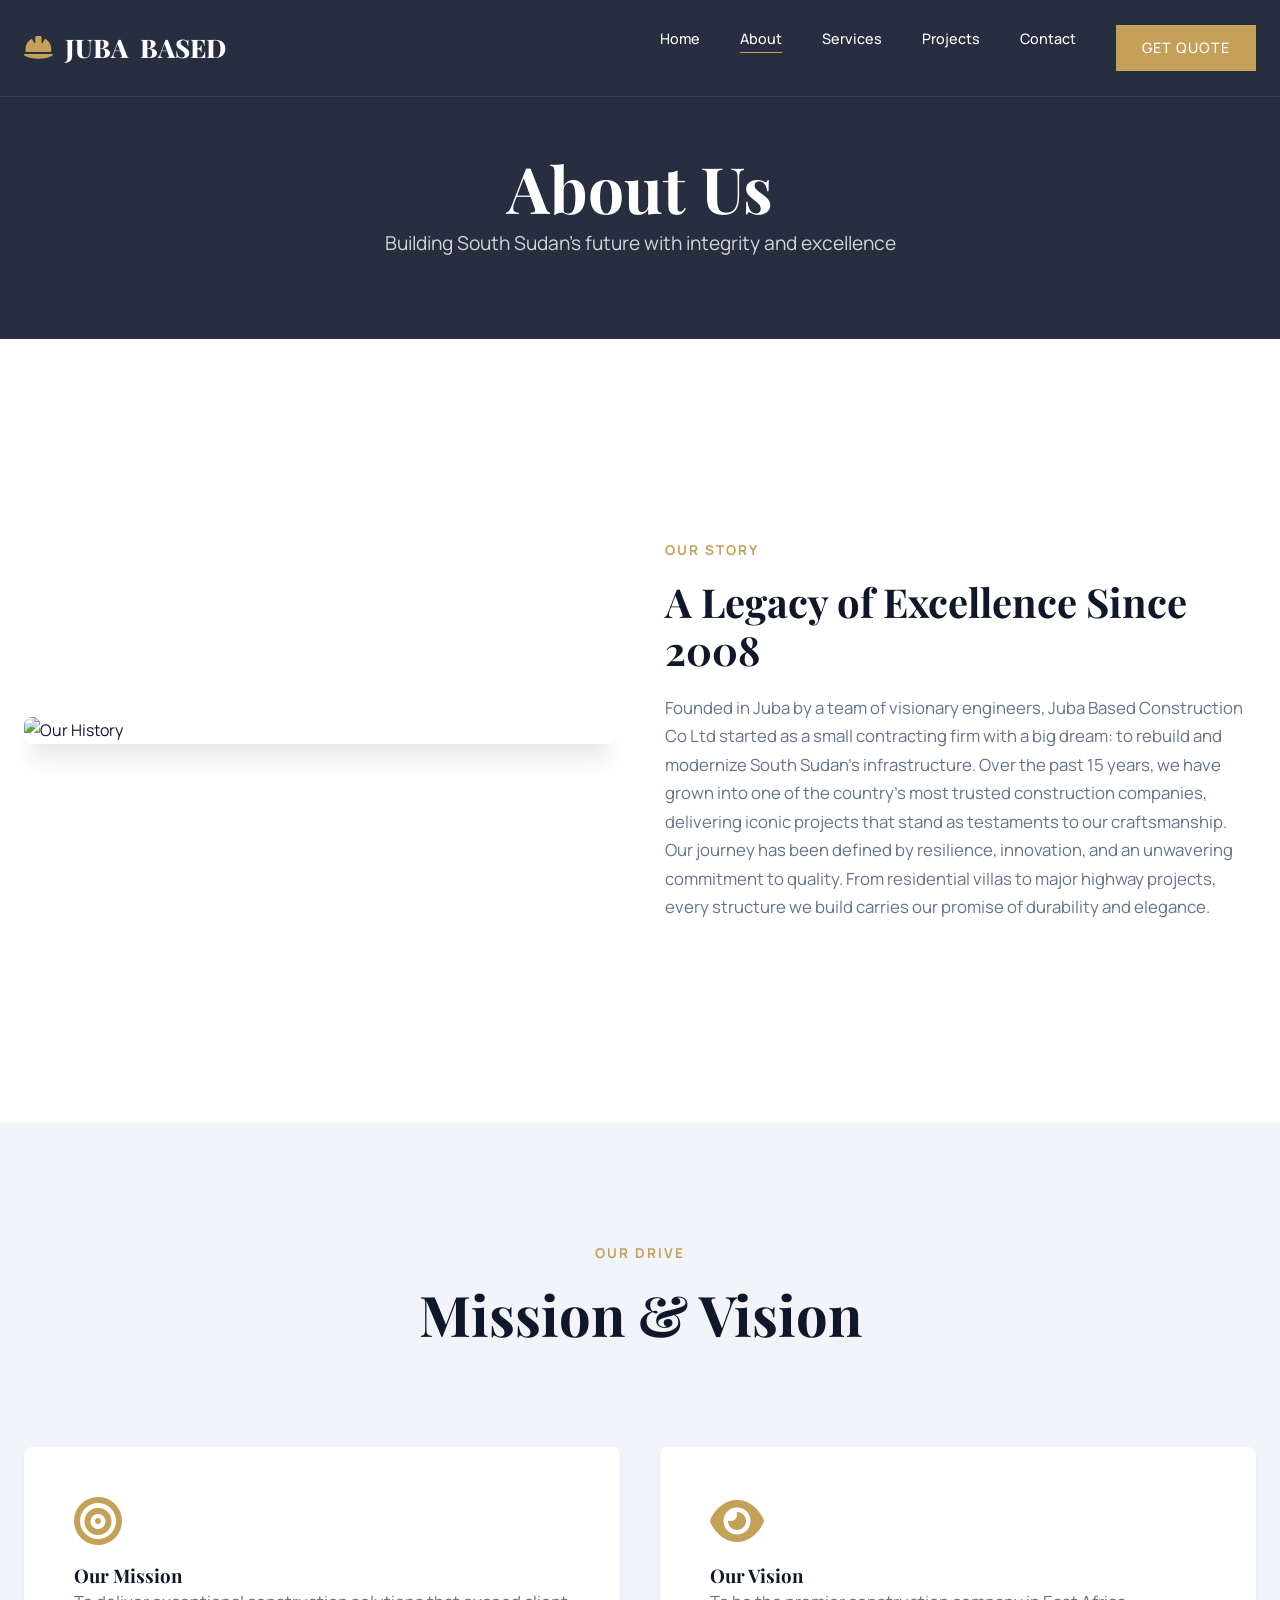
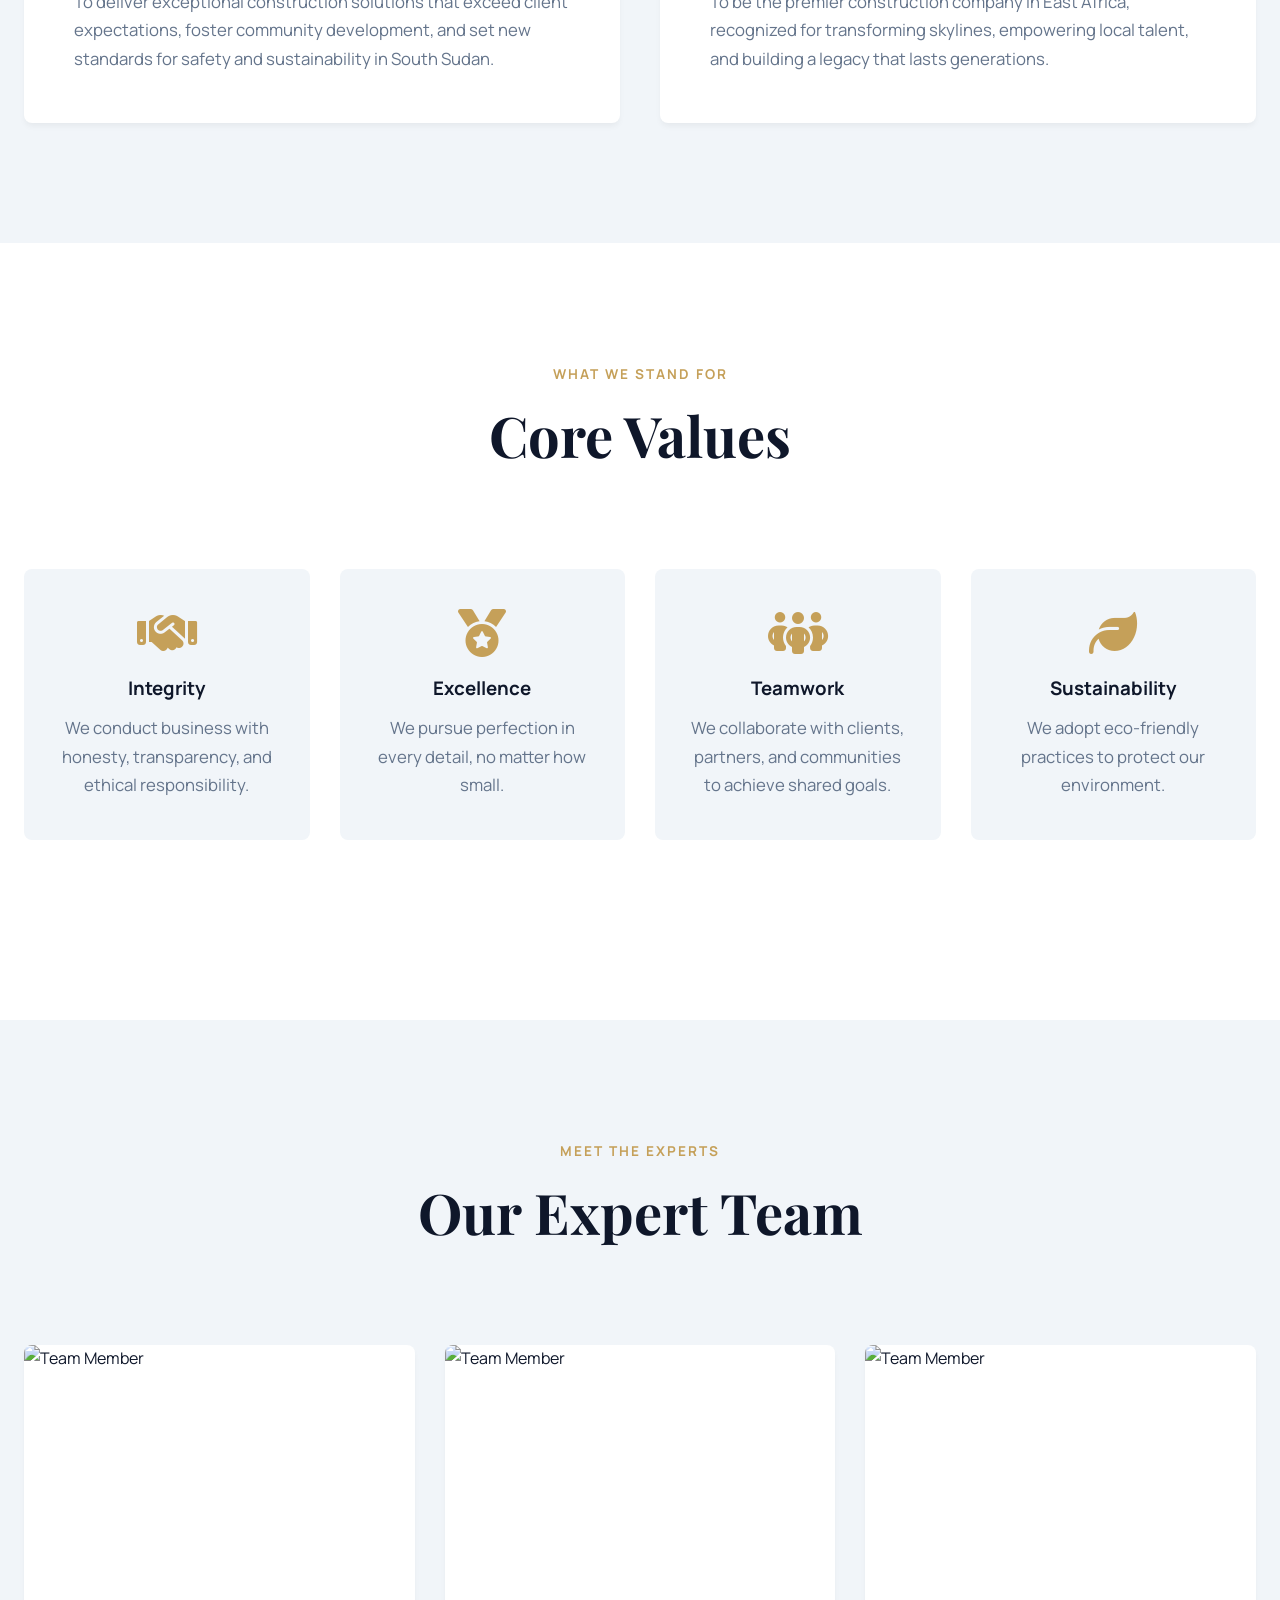
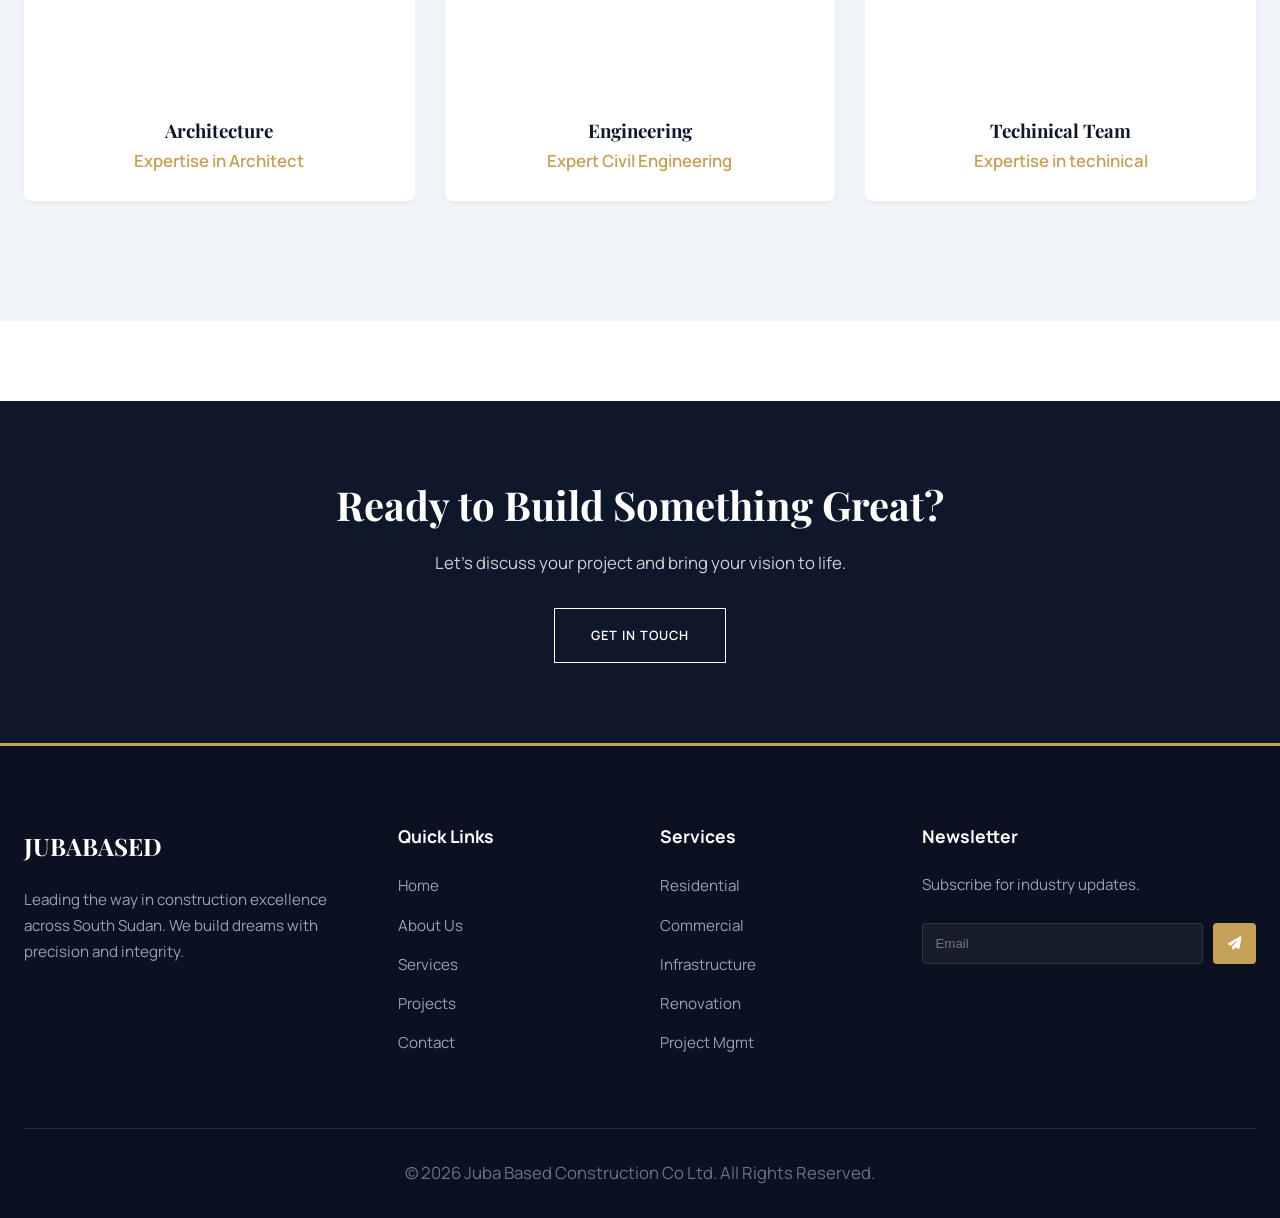
==== commit 4df05277: "Update about.html" ====
--- a/about.html
+++ b/about.html
@@ -207,28 +207,28 @@
             <div class="container">
                 <div class="section-header">
                     <span class="sub-title">Meet The Experts</span>
-                    <h2 class="main-title">Our Leadership Team</h2>
+                    <h2 class="main-title">Our Expert Team</h2>
                 </div>
                 <div class="team-grid">
                     <div class="team-member">
                         <img src="https://image.qwenlm.ai/public_source/2dcac32d-28ef-4df2-aa19-bed6f7e94584/14a52cb4f-5fae-45ed-8433-b316dc8f00e2.png" alt="Team Member">
                         <div class="team-info">
-                            <h3>John Deng</h3>
-                            <p>Founder & CEO</p>
+                            <h3>Architecture</h3>
+                            <p>Expertise in Architect</p>
                         </div>
                     </div>
                     <div class="team-member">
                         <img src="https://image.qwenlm.ai/public_source/2dcac32d-28ef-4df2-aa19-bed6f7e94584/15f7ce9ca-e30a-42e9-822e-1276928a32e2.png" alt="Team Member">
                         <div class="team-info">
-                            <h3>Sarah Akol</h3>
-                            <p>Chief Engineer</p>
+                            <h3>Engineering</h3>
+                            <p>Expert Civil Engineering</p>
                         </div>
                     </div>
                     <div class="team-member">
                         <img src="https://image.qwenlm.ai/public_source/2dcac32d-28ef-4df2-aa19-bed6f7e94584/1916f08db-540d-4c33-8a4d-80b352a07c06.png" alt="Team Member">
                         <div class="team-info">
-                            <h3>Michael Lual</h3>
-                            <p>Project Director</p>
+                            <h3>Techinical Team</h3>
+                            <p>Expertise in techinical</p>
                         </div>
                     </div>
                 </div>
